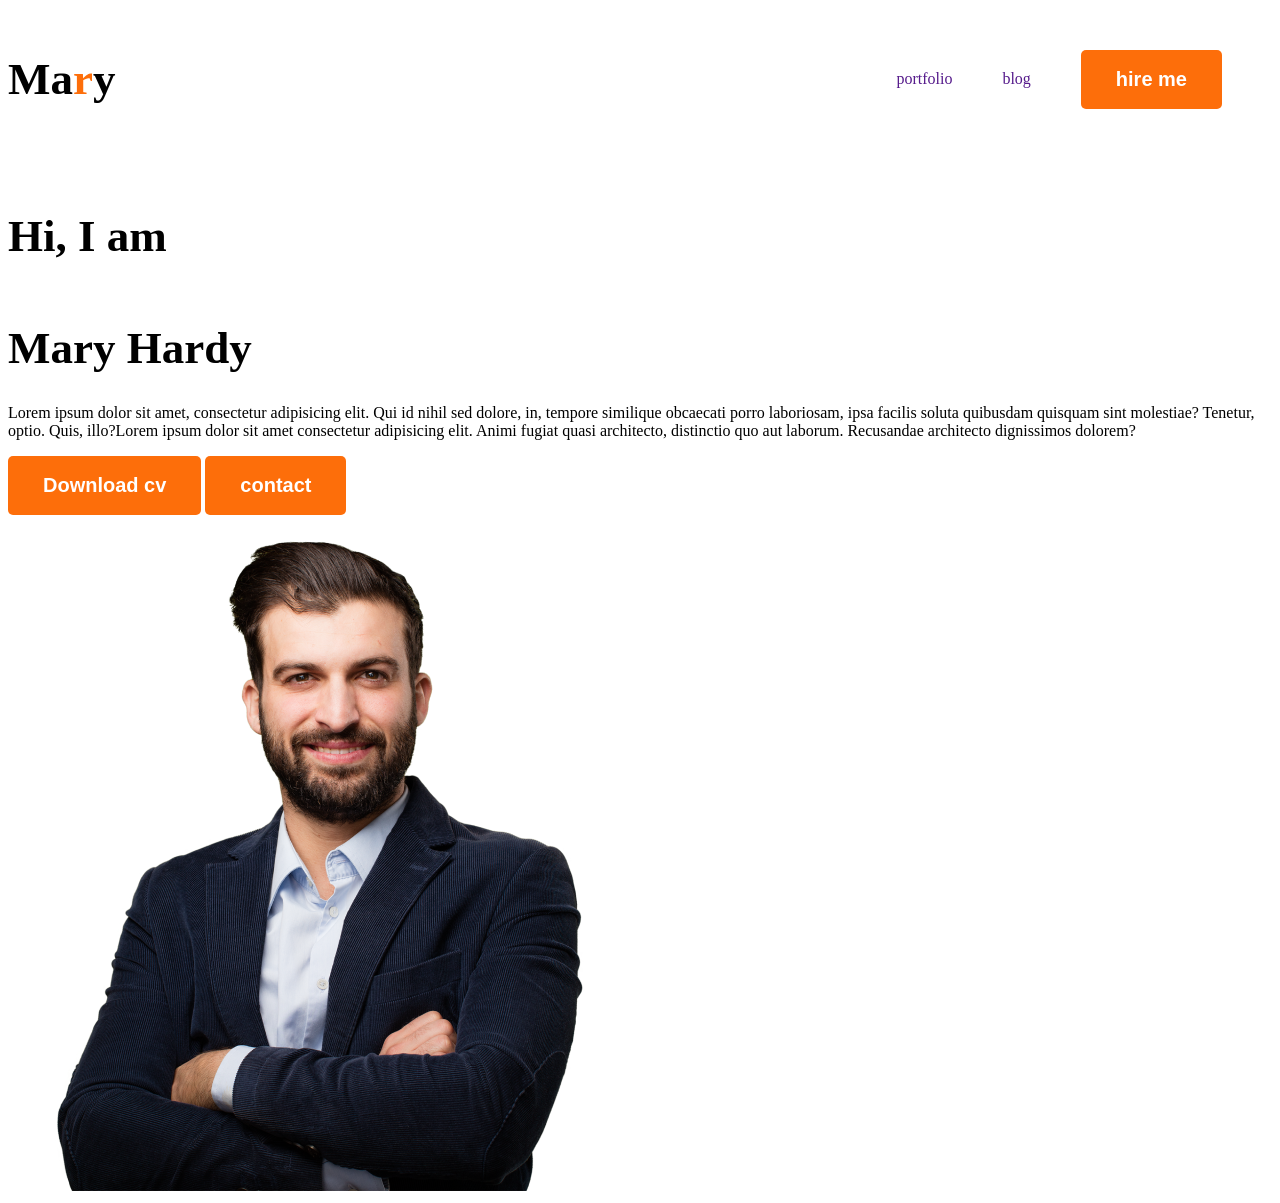
==== index.html @ 506129a8 "first commit" ====
<!DOCTYPE html>
<html lang="en">
<head>
    <meta charset="UTF-8">
    <meta name="viewport" content="width=device-width, initial-scale=1.0">
    <title>Document</title>
    <link rel="stylesheet" href="css/styles.css">
</head>
<body class="open-sans ">
    <nav> 
        <h3>Ma<span class="primary">r</span>y</h3>
            <ul>
                <li><a href="" class="">portfolio</a></li>
                <li><a href="" class="">blog</a></li>
                <li><a href=""><button class="btn-primary">hire me</button></a></li>
            </ul>
    </nav>

<div class="banner">

    <div class="banner-content">

        <h4 class="img-greetings">Hi, I am</h4>
        <h1 class="banner-title">Mary Hardy</h1>
        <p>Lorem ipsum dolor sit amet, consectetur adipisicing elit. Qui id nihil sed dolore, in, tempore similique obcaecati porro laboriosam, ipsa facilis soluta quibusdam quisquam sint molestiae? Tenetur, optio. Quis, illo?Lorem ipsum dolor sit amet consectetur adipisicing elit. Animi fugiat quasi architecto, distinctio quo aut laborum. Recusandae architecto dignissimos dolorem?</p>

        <button class="btn-primary">Download cv</button>
        <button class="btn-primary">contact</button>
    </div>

    <img src="images/hardy.png" alt="" class="portfolio-img">

</div>
    


    
</body>
</html>
---- css/styles.css ----
nav{
    display: flex;
    align-items: center;
    justify-content: space-between;
  
}

h3{

    font-weight: 800px;
    font-size: 45px;
}


.open-sans {
    font-family: "Open Sans", serif;
    font-optical-sizing: auto;
    font-weight: <weight>;
    font-style: normal;
    font-variation-settings:
      "wdth" 100;
  }

  .primary{
color: rgba(253, 110, 10, 1);

  }
nav ul a {
    text-decoration: none;
    

}
nav ul li {
    display: flex;
    list-style: none;
    margin-right: 50px;
    align-items: center;
}

.dark-2{
    color: rgba(71, 71, 71, 1);
}

ul{
    display: flex;
    text-align: center;
}

.btn-primary{
    background-color: rgba(253, 110, 10, 1);
    font-weight: bold;
    color: white;
    padding: 18px 35px;
    border-radius: 5px;
    font-size: 20px;
    border: none;

}

.img-greetings{

    font-size: 45px;
    font-weight: 600;
}

.banner-title{
    font-weight: bold;
    font-size: 45px;
}
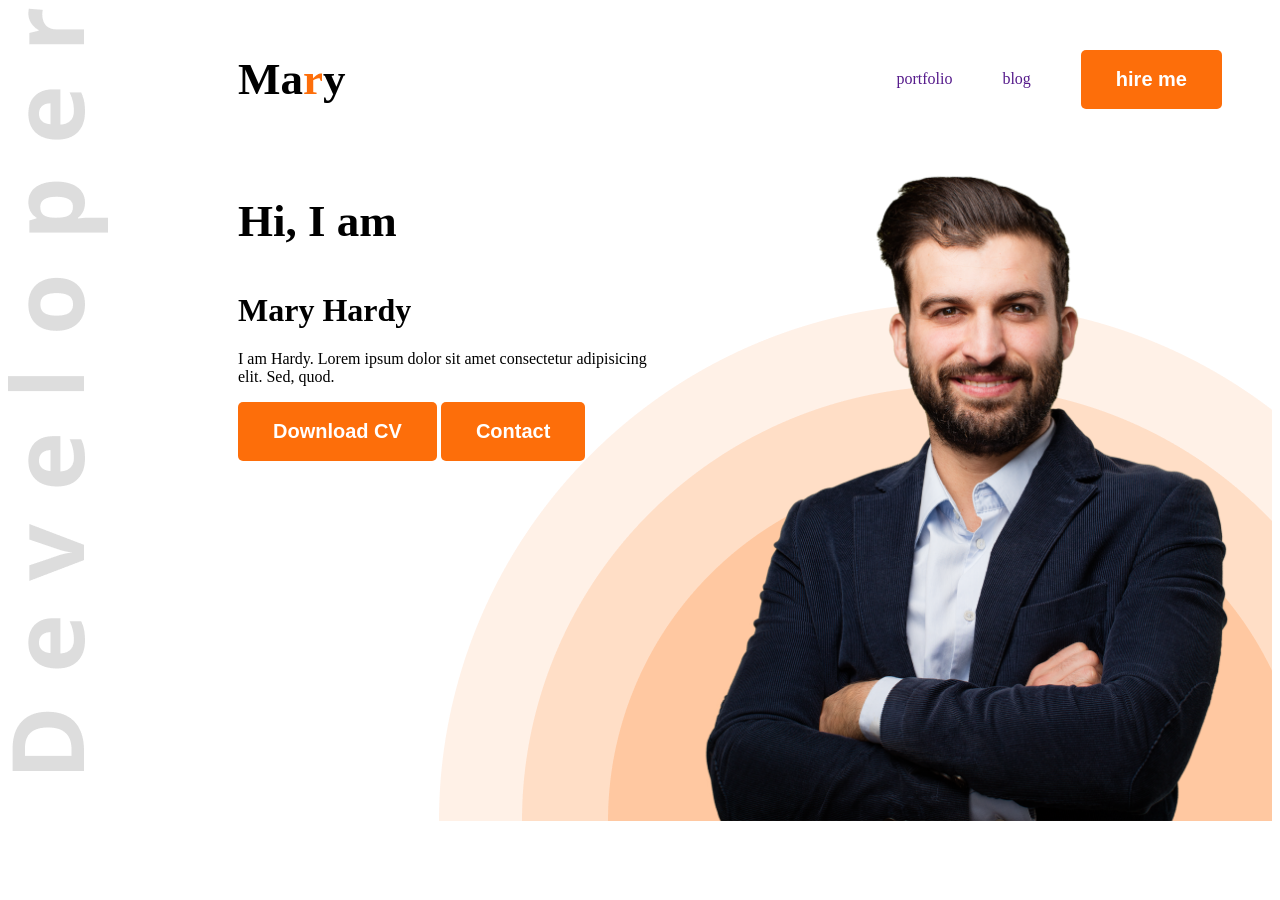
==== commit f2cbb290: "first commit" ====
--- a/index.html
+++ b/index.html
@@ -7,33 +7,28 @@
     <link rel="stylesheet" href="css/styles.css">
 </head>
 <body class="open-sans ">
-    <nav> 
-        <h3>Ma<span class="primary">r</span>y</h3>
-            <ul>
-                <li><a href="" class="">portfolio</a></li>
-                <li><a href="" class="">blog</a></li>
-                <li><a href=""><button class="btn-primary">hire me</button></a></li>
-            </ul>
-    </nav>
-
-<div class="banner">
-
-    <div class="banner-content">
-
-        <h4 class="img-greetings">Hi, I am</h4>
-        <h1 class="banner-title">Mary Hardy</h1>
-        <p>Lorem ipsum dolor sit amet, consectetur adipisicing elit. Qui id nihil sed dolore, in, tempore similique obcaecati porro laboriosam, ipsa facilis soluta quibusdam quisquam sint molestiae? Tenetur, optio. Quis, illo?Lorem ipsum dolor sit amet consectetur adipisicing elit. Animi fugiat quasi architecto, distinctio quo aut laborum. Recusandae architecto dignissimos dolorem?</p>
-
-        <button class="btn-primary">Download cv</button>
-        <button class="btn-primary">contact</button>
+    <header class="header">
+        <nav> 
+            <h3>Ma<span class="primary">r</span>y</h3>
+                <ul>
+                    <li><a href="" class="">portfolio</a></li>
+                    <li><a href="" class="">blog</a></li>
+                    <li><a href=""><button class="btn-primary">hire me</button></a></li>
+                </ul>
+        </nav>
+    <div class="banner">
+       
+        <div class="banner-content">
+            <h3>Hi, I am</h3>
+            <h1>Mary Hardy</h1>
+            <p>I am Hardy. Lorem ipsum dolor sit amet consectetur adipisicing elit. Sed, quod.</p>
+            <button class="btn-primary">Download CV</button>
+            <button class="btn-primary">Contact</button>
+        </div>
+        <img src="images/hardy.png" alt="" class="banner-profile-pic">
+    
     </div>
-
-    <img src="images/hardy.png" alt="" class="portfolio-img">
-
-</div>
-    
-
-
-    
+    </header>
+   
 </body>
 </html>
--- a/css/styles.css
+++ b/css/styles.css
@@ -1,7 +1,9 @@
+
 nav{
     display: flex;
     align-items: center;
     justify-content: space-between;
+    margin-left: 230px;
   
 }
 
@@ -57,14 +59,35 @@
 
 }
 
-.img-greetings{
+.header{
 
-    font-size: 45px;
-    font-weight: 600;
+    background-image: url('../images/developer.png'), url('../images/header_bg.png');
+    background-repeat: no-repeat;
+    background-position: top left, bottom right;
 }
 
-.banner-title{
-    font-weight: bold;
-    font-size: 45px;
+.banner{
+    display: flex;
+    justify-content: space-between;
+    margin: 0px 35px 0px 230px;
+
+    }
+.banner-content{
+    max-width: 580px;
 }
+    
+    .img-greetings{
+    
+        font-size: 45px;
+        font-weight: 600;
+    }
+    
+    .banner-title{
+        font-weight: bold;
+        font-size: 45px;
+    }
+    
+    .banner-profile-pic{
 
+        width: 580px;
+    }
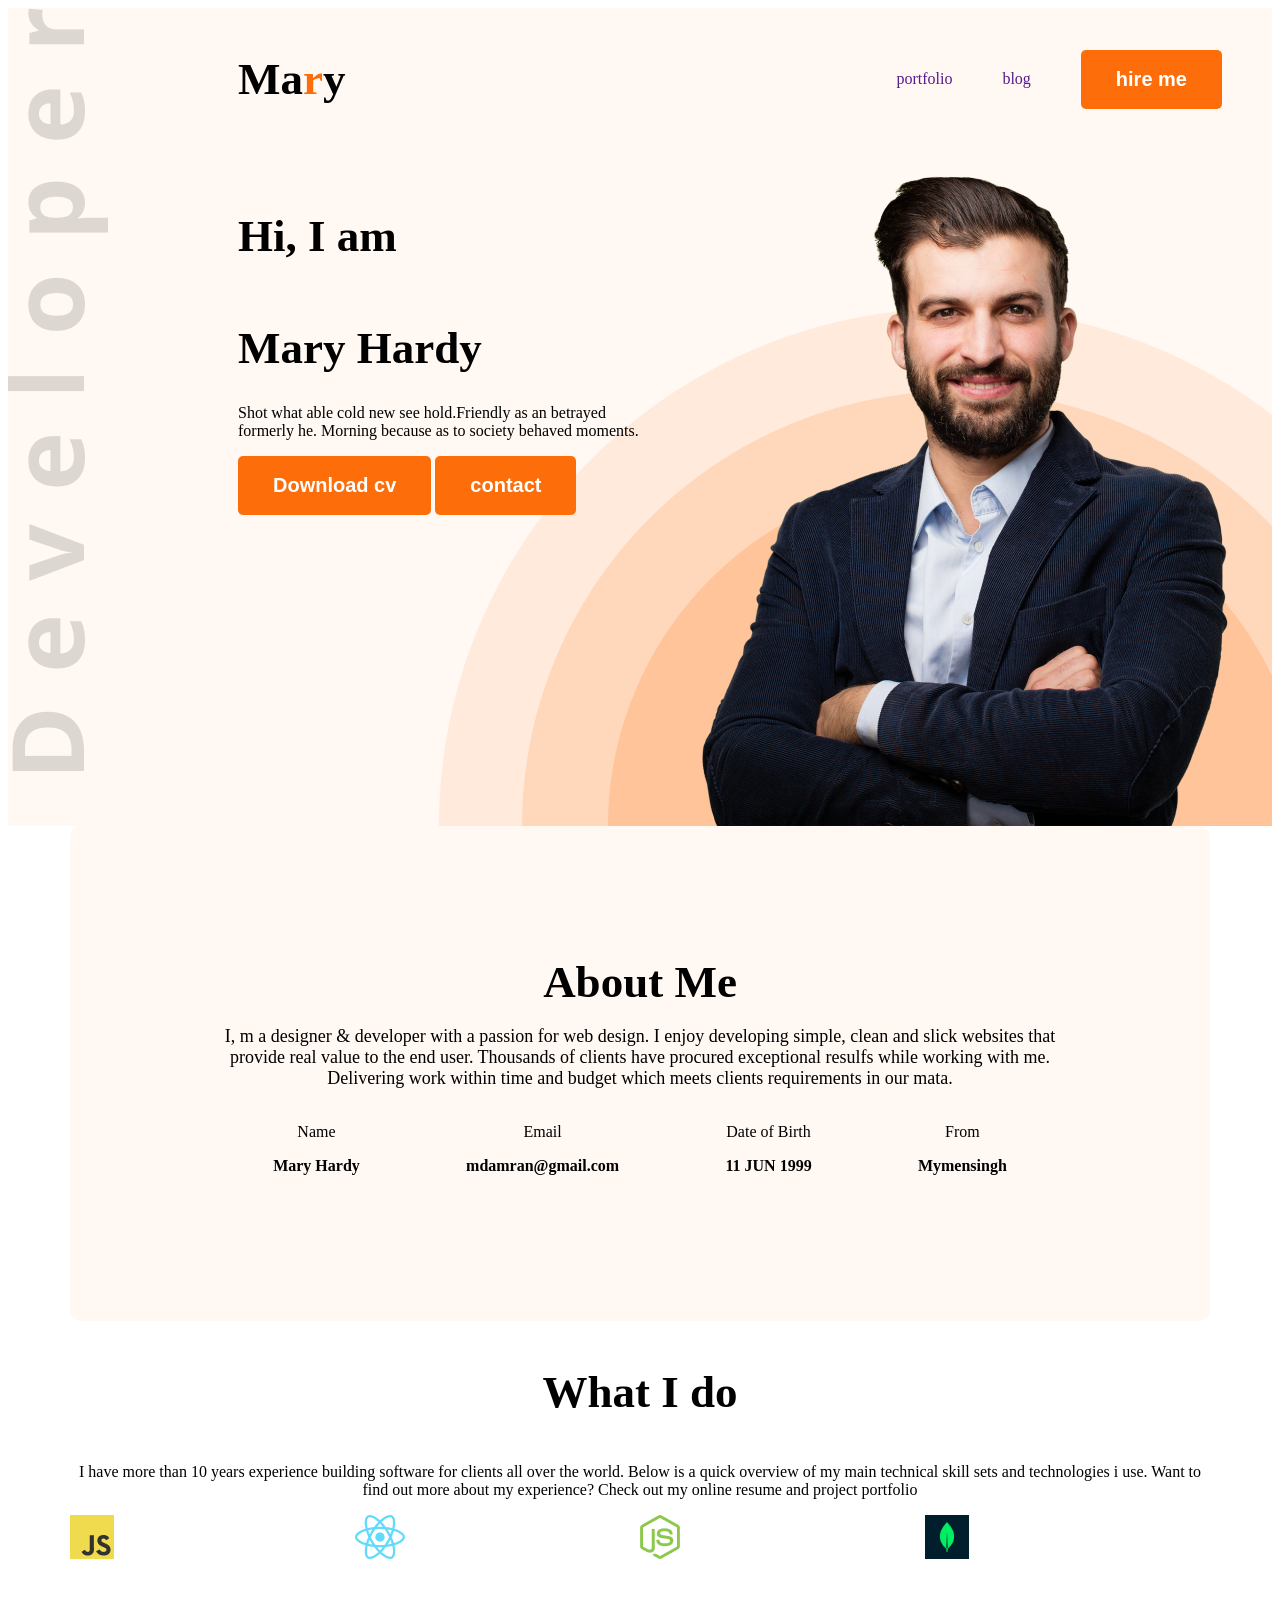
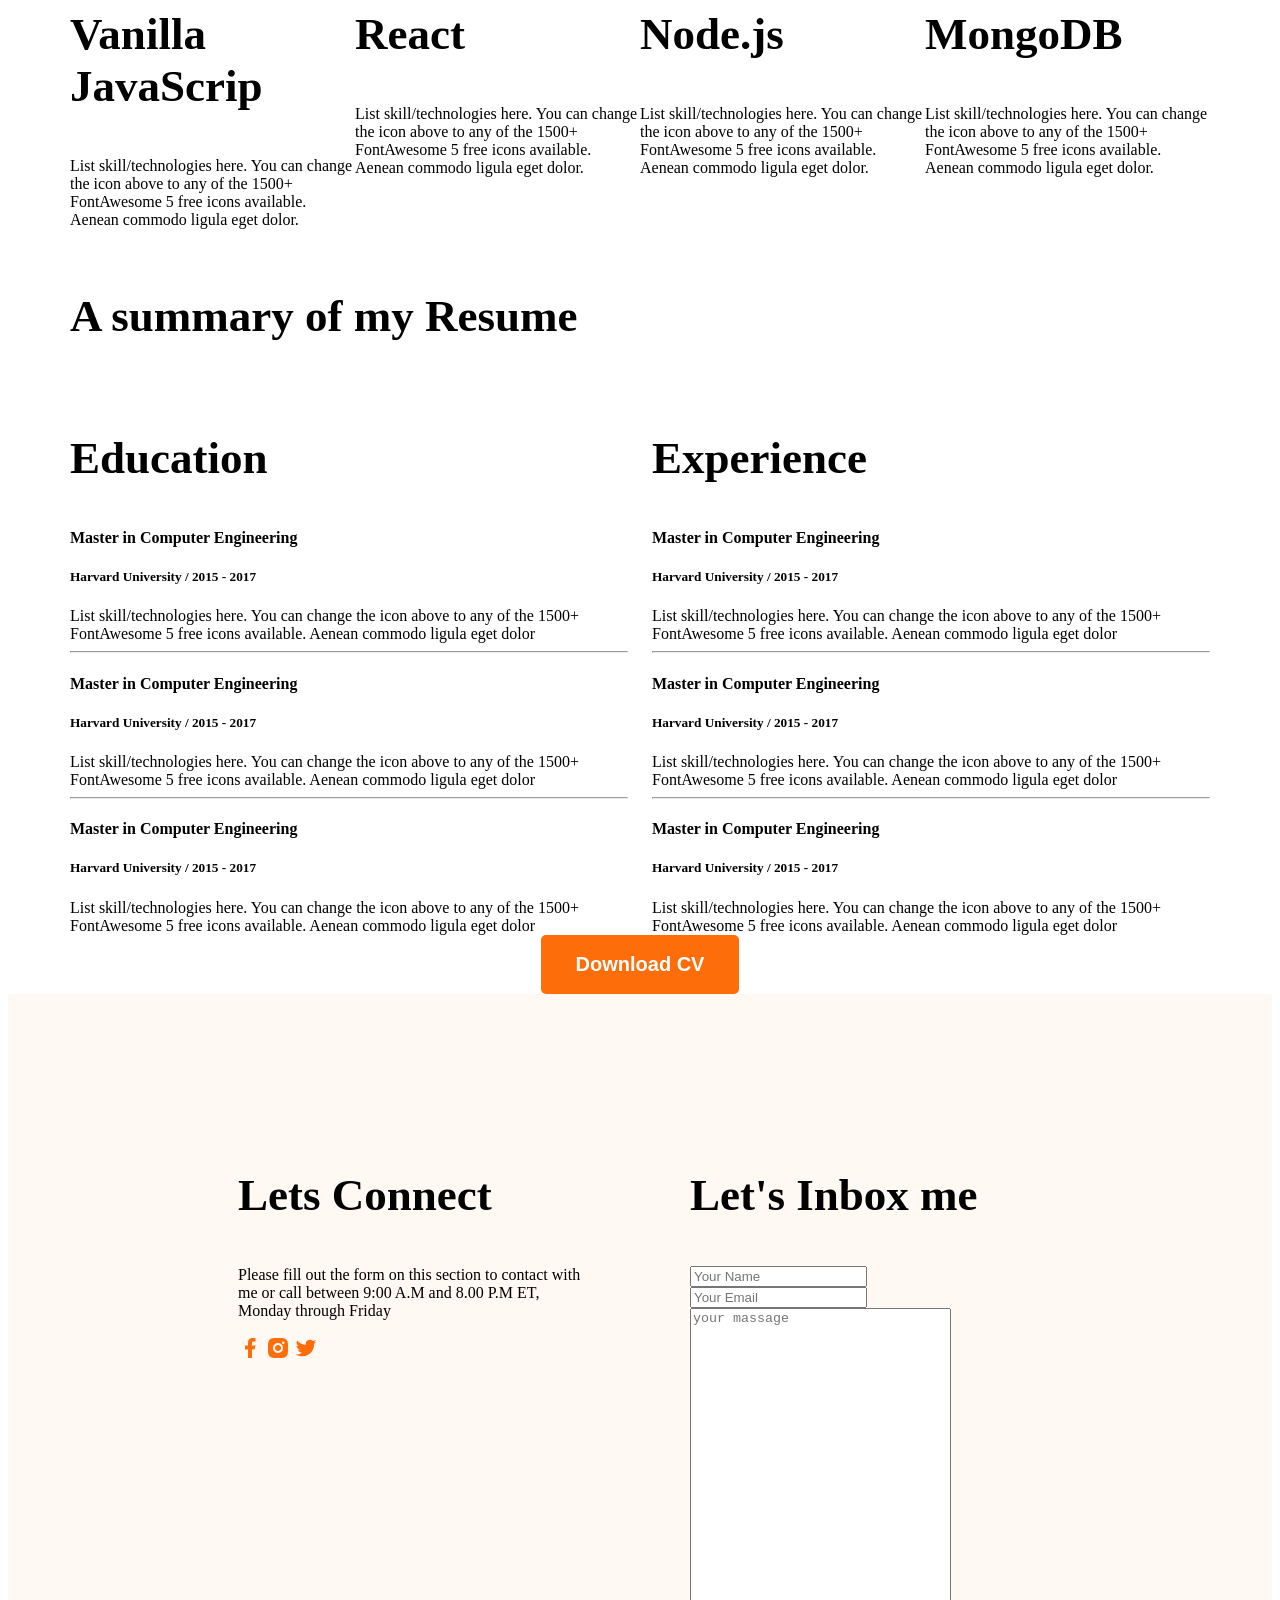
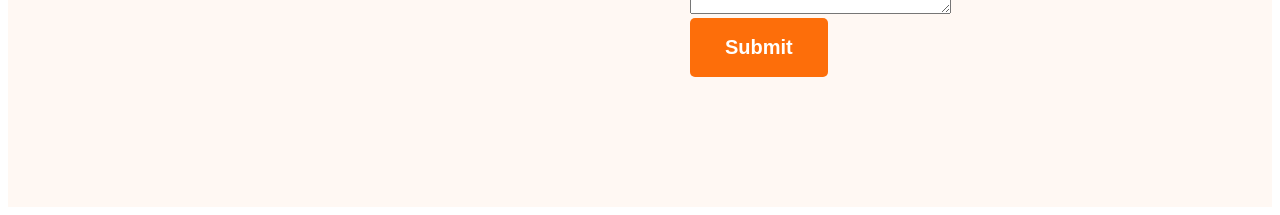
==== commit e99a5d5a: "first commit" ====
--- a/index.html
+++ b/index.html
@@ -7,7 +7,7 @@
     <link rel="stylesheet" href="css/styles.css">
 </head>
 <body class="open-sans ">
-    <header class="header">
+    <header class="header secondary-bg">
         <nav> 
             <h3>Ma<span class="primary">r</span>y</h3>
                 <ul>
@@ -16,19 +16,212 @@
                     <li><a href=""><button class="btn-primary">hire me</button></a></li>
                 </ul>
         </nav>
-    <div class="banner">
-       
-        <div class="banner-content">
-            <h3>Hi, I am</h3>
-            <h1>Mary Hardy</h1>
-            <p>I am Hardy. Lorem ipsum dolor sit amet consectetur adipisicing elit. Sed, quod.</p>
-            <button class="btn-primary">Download CV</button>
-            <button class="btn-primary">Contact</button>
-        </div>
-        <img src="images/hardy.png" alt="" class="banner-profile-pic">
-    
-    </div>
-    </header>
+        <div class="banner">
+
+            <div class="banner-content">
+        
+                <h4 class="img-greetings">Hi, I am</h4>
+                <h1 class="banner-title">Mary Hardy</h1>
+                <p>Shot what able cold new see hold.Friendly as an betrayed formerly 
+                    he. Morning because as to society behaved moments.</p>
+        
+                <button class="btn-primary">Download cv</button>
+                <button class="btn-primary">contact</button>
+            </div>
+        
+            <img src="images/hardy.png" alt="" class="portfolio-img">
+        </div>
+</header>  
+
+<main>
+    <section class="about secondary-bg ">
+    <div class="section-title">About Me</div>
+    <p class="section-description">I, m a designer & developer with a passion for web design. I enjoy developing simple, clean and slick websites that provide real value to the end user. Thousands of clients have procured exceptional resulfs while working with me. Delivering work within time and budget which meets clients requirements in our mata.   </p>
+    
+    <div class="about-items">
+
+        <div class="about-item">
+            <p class="item-title">Name</p>
+            <p class="item-decription">Mary Hardy</p>
+        
+        
+        </div>
+        <div class="about-item">
+            <p class="item-title">Email</p>
+            <p class="item-decription">mdamran@gmail.com</p>
+        </div>
+        <div class="about-item">
+            <p class="item-title">Date of Birth</p>
+            <p class="item-decription">11 JUN 1999</p>
+        </div>
+        <div class="about-item">
+            <p class="item-title">From</p>
+            <p class="item-decription">Mymensingh</p>
+        </div>
+    </div>
+</section>
+
+<section class="experience">
+<h3 class="what text-center">What I do</h3>
+<p class="year text-center"> I have more than 10 years experience building software for clients all over the world. Below is a quick 
+    overview of my main technical skill sets and technologies i use. Want to find out more about my experience? 
+    Check out my online resume and project portfolio</p>
+</section>
+
+<section class="skills">
+
+    <div class="skill">
+<img src="images/icons/js.png" alt="">
+<h3 class="skill-item">Vanilla JavaScrip</h3>
+<p class="skill-description">List skill/technologies 
+    here. You can change the 
+    icon above to any of the 
+    1500+ FontAwesome 5 
+    free icons available. 
+    Aenean commodo ligula 
+    eget dolor.</p>
+    </div>
+
+    <div class="skill">
+    <img src="images/icons/react.png" alt="">
+<h3 class="skill-item"> React</h3>
+<p class="skill-description">List skill/technologies 
+    here. You can change the 
+    icon above to any of the 
+    1500+ FontAwesome 5 
+    free icons available. 
+    Aenean commodo ligula 
+    eget dolor.</p>
+    </div>
+
+    <div class="skill">
+    <img src="images/icons/nodejs.png" alt="">
+    <h3 class="skill-item">Node.js</h3>
+    <p class="skill-description">List skill/technologies 
+        here. You can change the 
+        icon above to any of the 
+        1500+ FontAwesome 5 
+        free icons available. 
+        Aenean commodo ligula 
+        eget dolor.</p>
+        </div>
+    
+        <div class="skill">
+        <img src="images/icons/mongo.png" alt="">
+        <h3 class="skill-item">MongoDB</h3>
+        <p class="skill-description">List skill/technologies 
+            here. You can change the 
+            icon above to any of the 
+            1500+ FontAwesome 5 
+            free icons available. 
+            Aenean commodo ligula 
+            eget dolor.</p>
+            </div>
+        
+
+</section>
+<section class="resume">
+<h3 class="section-title">A summary of my Resume</h3>
+
+<div class="resume-container ">
+
+    <div class="resume-column">
+
+        <h3 class="resume-column-tittle">Education</h3>
+
+        <div class="experience">
+            <h4 class="experience-title"> Master in Computer Engineering</h4>
+            <h5 class="experience-subtitle"> Harvard University / 2015 - 2017</h5>
+            <div class="experience-description">List skill/technologies here. You can change the icon above 
+                to any of the 1500+ FontAwesome 5 free icons available. Aenean 
+                commodo ligula eget dolor</div>
+        </div>
+        <hr>
+
+        <div class="experience">
+            <h4 class="experience-title"> Master in Computer Engineering</h4>
+            <h5 class="experience-subtitle"> Harvard University / 2015 - 2017</h5>
+            <div class="experience-description">List skill/technologies here. You can change the icon above 
+                to any of the 1500+ FontAwesome 5 free icons available. Aenean 
+                commodo ligula eget dolor</div>
+        </div>
+        <hr>
+
+        <div class="experience">
+            <h4 class="experience-title"> Master in Computer Engineering</h4>
+            <h5 class="experience-subtitle"> Harvard University / 2015 - 2017</h5>
+            <div class="experience-description">List skill/technologies here. You can change the icon above 
+                to any of the 1500+ FontAwesome 5 free icons available. Aenean 
+                commodo ligula eget dolor</div>
+        </div>
+        
+    </div>
+
+    <div class="rn">
+
+        <h3 class="resume-column-tittle">Experience</h3>
+
+        <div class="experience">
+            <h4 class="experience-title"> Master in Computer Engineering</h4>
+            <h5 class="experience-subtitle"> Harvard University / 2015 - 2017</h5>
+            <div class="experience-description">List skill/technologies here. You can change the icon above 
+                to any of the 1500+ FontAwesome 5 free icons available. Aenean 
+                commodo ligula eget dolor</div>
+        </div>
+        <hr>
+
+        <div class="experience">
+            <h4 class="experience-title"> Master in Computer Engineering</h4>
+            <h5 class="experience-subtitle"> Harvard University / 2015 - 2017</h5>
+            <div class="experience-description">List skill/technologies here. You can change the icon above 
+                to any of the 1500+ FontAwesome 5 free icons available. Aenean 
+                commodo ligula eget dolor</div>
+        </div>
+        <hr>
+
+        <div class="experience">
+            <h4 class="experience-title"> Master in Computer Engineering</h4>
+            <h5 class="experience-subtitle"> Harvard University / 2015 - 2017</h5>
+            <div class="experience-description">List skill/technologies here. You can change the icon above 
+                to any of the 1500+ FontAwesome 5 free icons available. Aenean 
+                commodo ligula eget dolor</div>
+        </div>
+        
+    </div>
+    
+    
+</div>
+
+<div class="text-center">
+    <button class="btn-primary ">Download CV</button>
+</div>
+</section>
+</main>
+    <footer class="secondary-bg">
+        <div class="footer-column">
+
+            
+<h3 class="section-title">Lets Connect</h3>
+<p> Please fill out the form on this section to contact with me or call between 
+    9:00 A.M and 8.00 P.M ET, Monday through Friday</p>
+    <div>
+        <a href=""><img src="images/icons/facebook.png" alt=""></a>
+        <a href=""><img src="images/icons/insta.png" alt=""></a>
+        <a href=""><img src="images/icons/twitter.png" alt=""></a>
+    </div>
+    </div>
+
+        <div class="footer-column">
+
+            <h3 class="section-title">Let's Inbox me</h3>
+            <form action="">
+                <input type="text" name="" id="" placeholder="Your Name">
+                <input type="email" name="" id="" placeholder="Your Email">
+                <textarea name="" id="" cols="30" rows="20" placeholder="your massage"></textarea>
+                <input type="submit" value="Submit" class="btn-primary">
+            </form>
+        </div>
+    </footer>
    
 </body>
 </html>
--- a/css/styles.css
+++ b/css/styles.css
@@ -47,7 +47,6 @@
     display: flex;
     text-align: center;
 }
-
 .btn-primary{
     background-color: rgba(253, 110, 10, 1);
     font-weight: bold;
@@ -58,6 +57,7 @@
     border: none;
 
 }
+
 
 .header{
 
@@ -90,4 +90,72 @@
     .banner-profile-pic{
 
         width: 580px;
-    }+    }
+
+
+.section-title{
+    font-size: 45px;
+    font-weight: bold;
+    }
+    .section-description{
+        font-size: 18px;
+
+    }
+.secondary-bg{
+
+background-color:  rgba(255, 248, 243, 1);
+}
+
+.about{
+
+border-radius: 10px;
+padding: 130px 150px;
+ text-align: center;
+}
+main{
+max-width: 1140px;
+margin: 0 auto;
+
+}
+.item-decription{
+font-weight: Bold;
+}
+
+.about-items{
+    display: flex;
+     justify-content: space-around;
+
+}
+.text-center{
+
+    text-align: center;
+}
+
+.skills{
+    display: flex;
+
+}
+.resume-container{
+    display: flex;
+    gap: 24px;
+}
+
+footer{
+    padding: 130px 230px;
+    display: flex;
+    gap: 100px;
+}
+.footer-column{
+    width: 50%;
+}
+footer input [ type="text"] footer input[type="email"] footer textarea{
+    height: 64px;
+    border-radius: 5px;
+    background-color: white;
+    display: block;
+    width: 100;
+    padding: 10px 20px ;
+    margin-bottom: 24px;
+    border: none;
+
+}
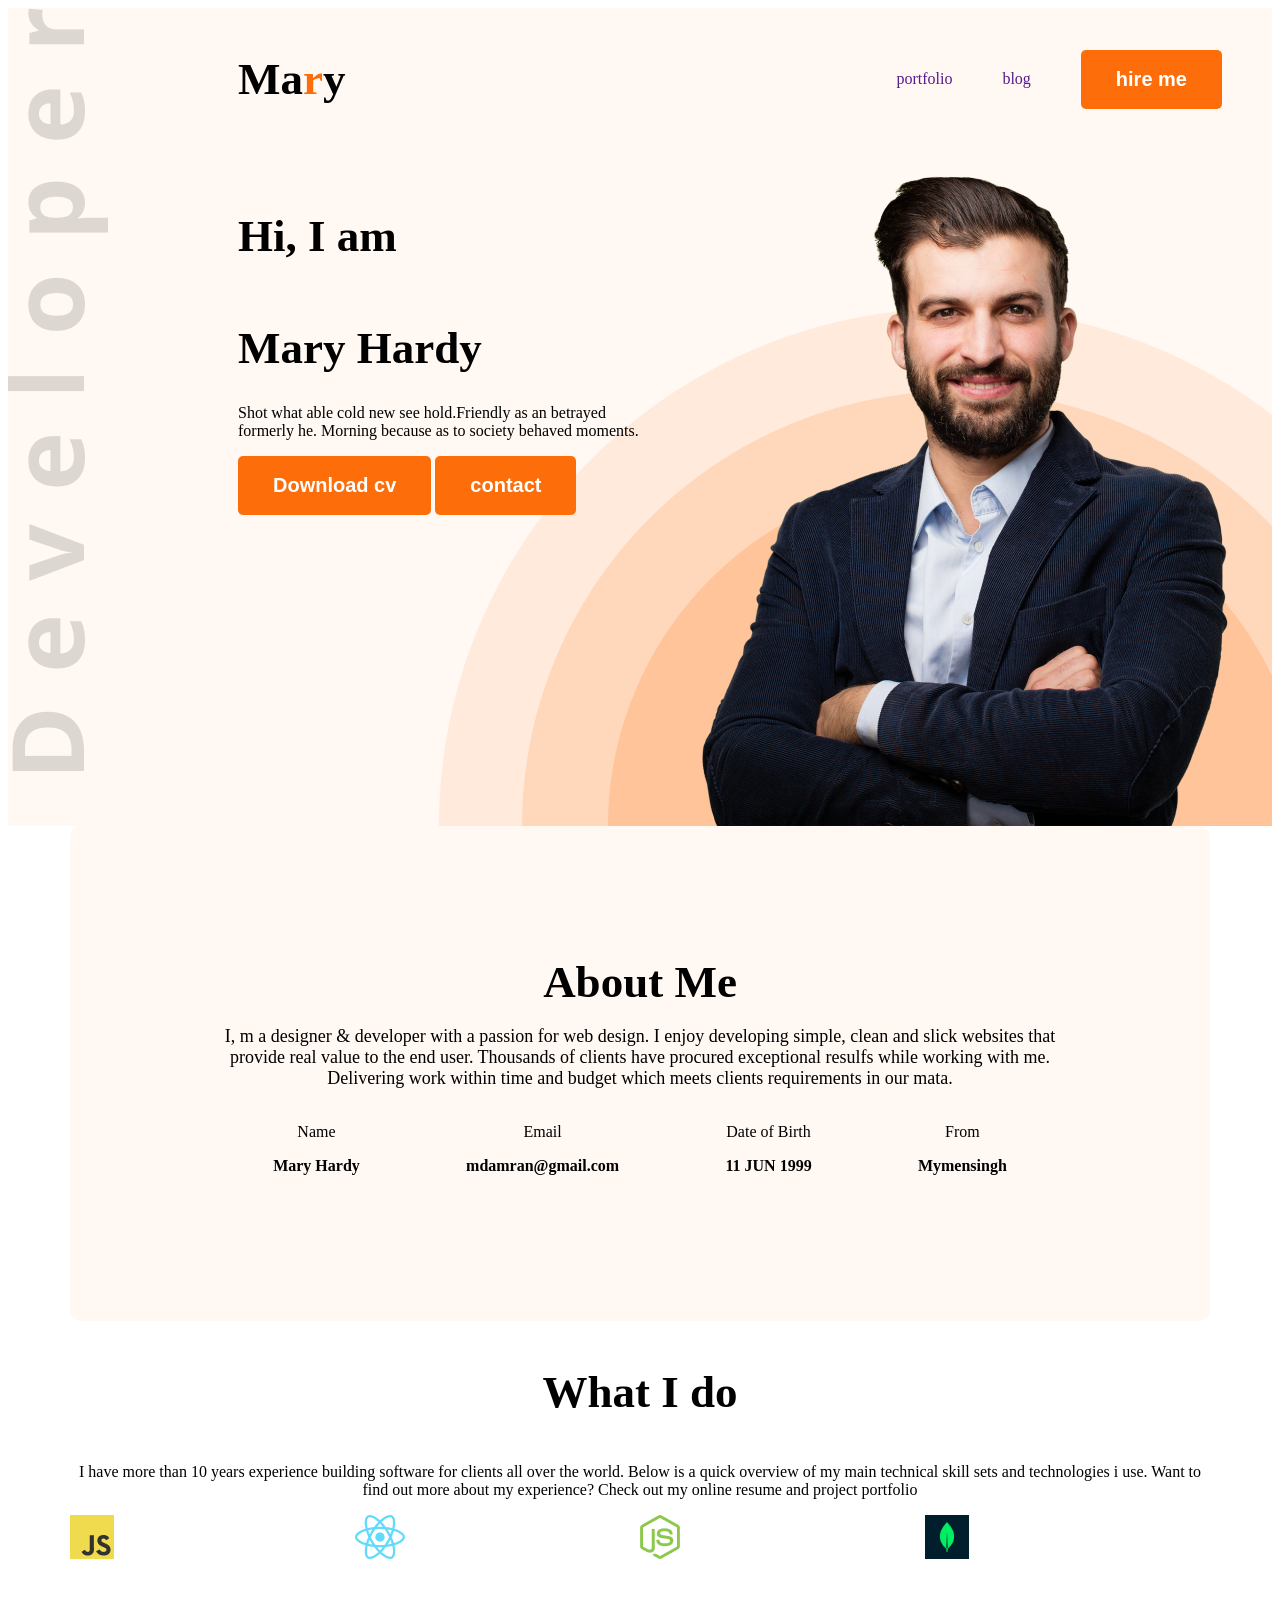
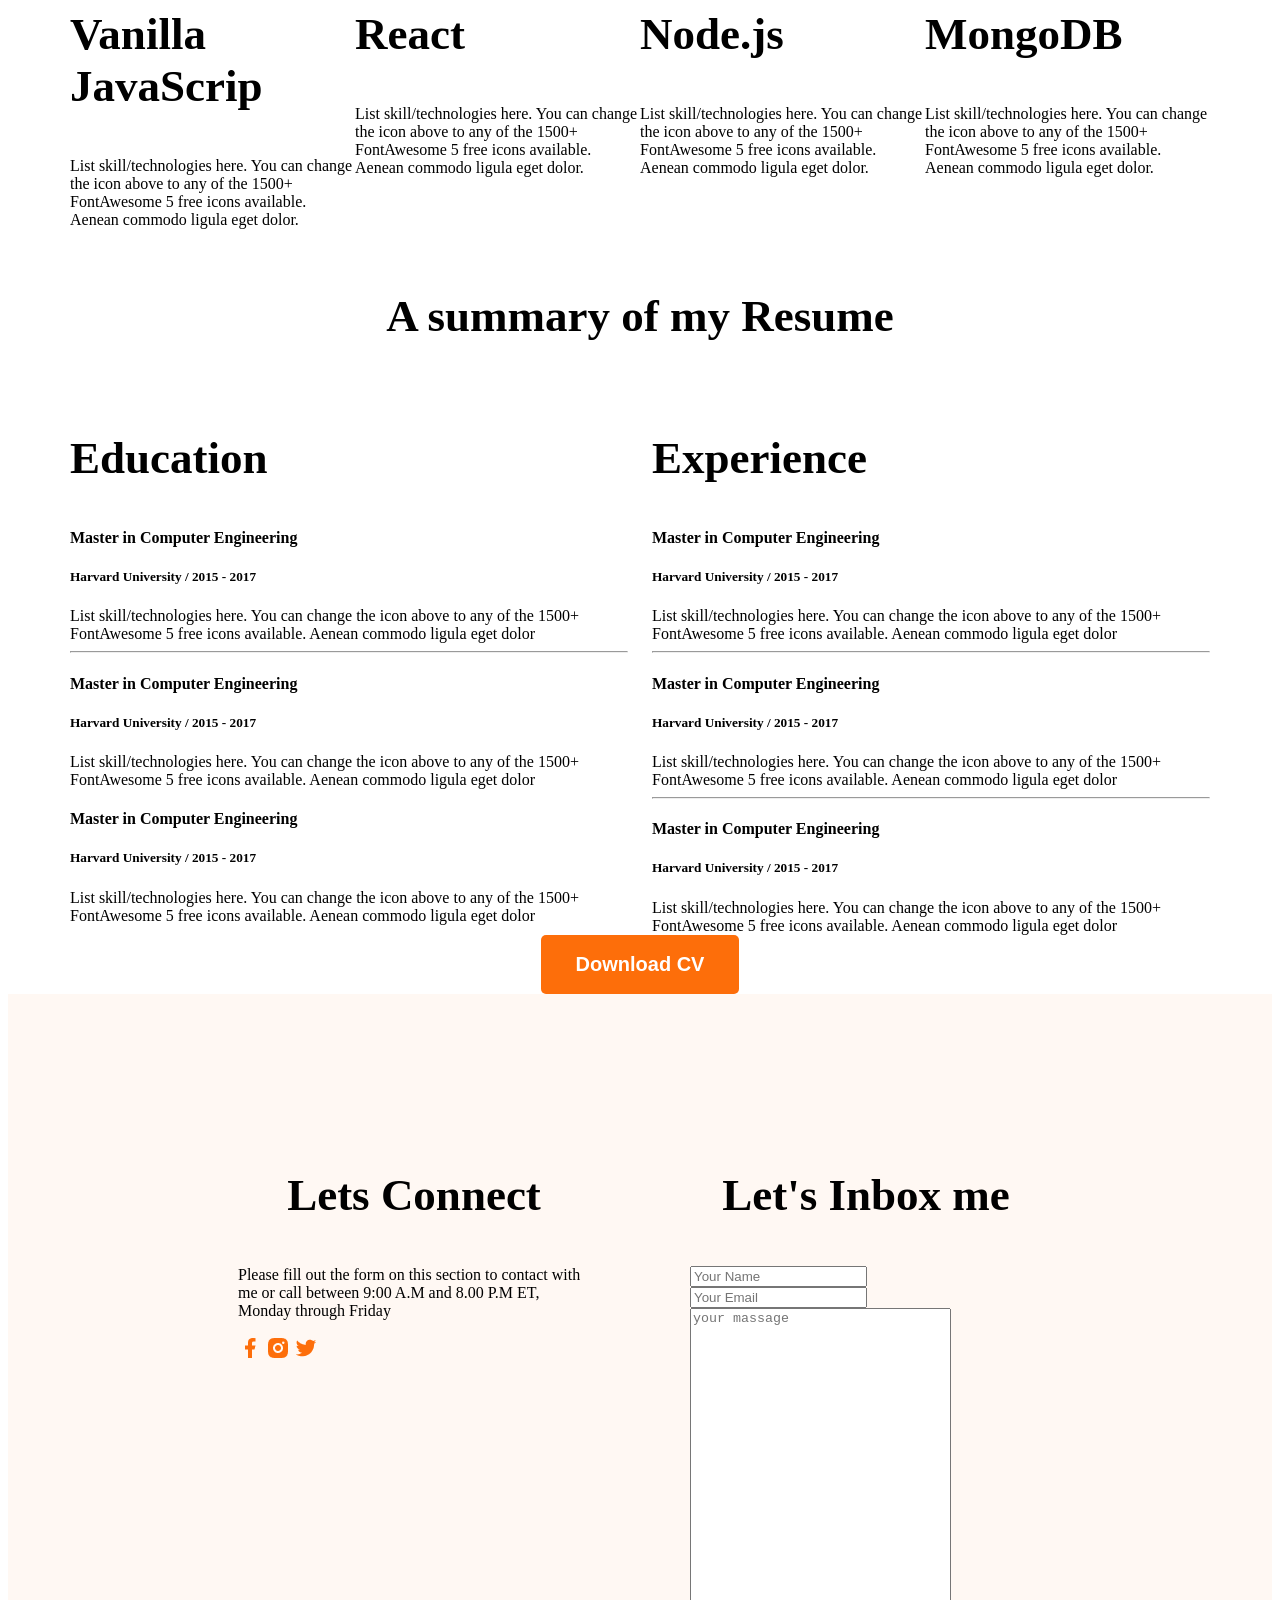
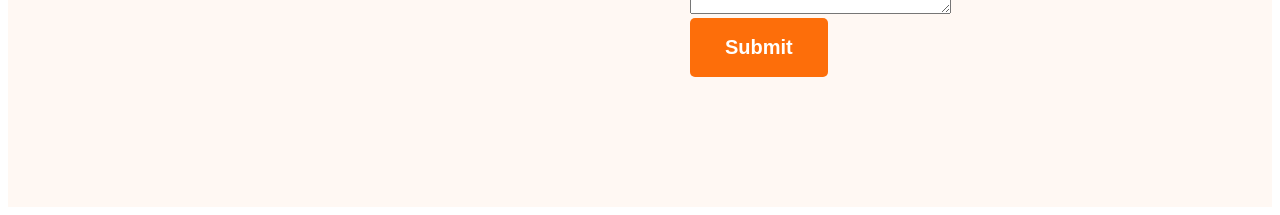
==== commit fd16a6bf: "first commit" ====
--- a/index.html
+++ b/index.html
@@ -120,8 +120,11 @@
         
 
 </section>
+
+<h3 class="section-title">A summary of my Resume</h3>
+
 <section class="resume">
-<h3 class="section-title">A summary of my Resume</h3>
+
 
 <div class="resume-container ">
 
@@ -145,7 +148,7 @@
                 to any of the 1500+ FontAwesome 5 free icons available. Aenean 
                 commodo ligula eget dolor</div>
         </div>
-        <hr>
+         
 
         <div class="experience">
             <h4 class="experience-title"> Master in Computer Engineering</h4>
@@ -197,6 +200,7 @@
 </div>
 </section>
 </main>
+
     <footer class="secondary-bg">
         <div class="footer-column">
 
@@ -213,11 +217,11 @@
 
         <div class="footer-column">
 
-            <h3 class="section-title">Let's Inbox me</h3>
+        <h3 class="section-title">Let's Inbox me</h3>
             <form action="">
-                <input type="text" name="" id="" placeholder="Your Name">
-                <input type="email" name="" id="" placeholder="Your Email">
-                <textarea name="" id="" cols="30" rows="20" placeholder="your massage"></textarea>
+                <input type="text" name="" id="" placeholder="Your Name"><br>
+                <input type="email" name="" id="" placeholder="Your Email"><br>
+                <textarea name="" id="" cols="30" rows="20" placeholder="your massage"></textarea><br>
                 <input type="submit" value="Submit" class="btn-primary">
             </form>
         </div>
--- a/css/styles.css
+++ b/css/styles.css
@@ -96,6 +96,7 @@
 .section-title{
     font-size: 45px;
     font-weight: bold;
+    
     }
     .section-description{
         font-size: 18px;
@@ -158,4 +159,10 @@
     margin-bottom: 24px;
     border: none;
 
-}+}
+
+.section-title{
+
+    text-align: center;
+}
+
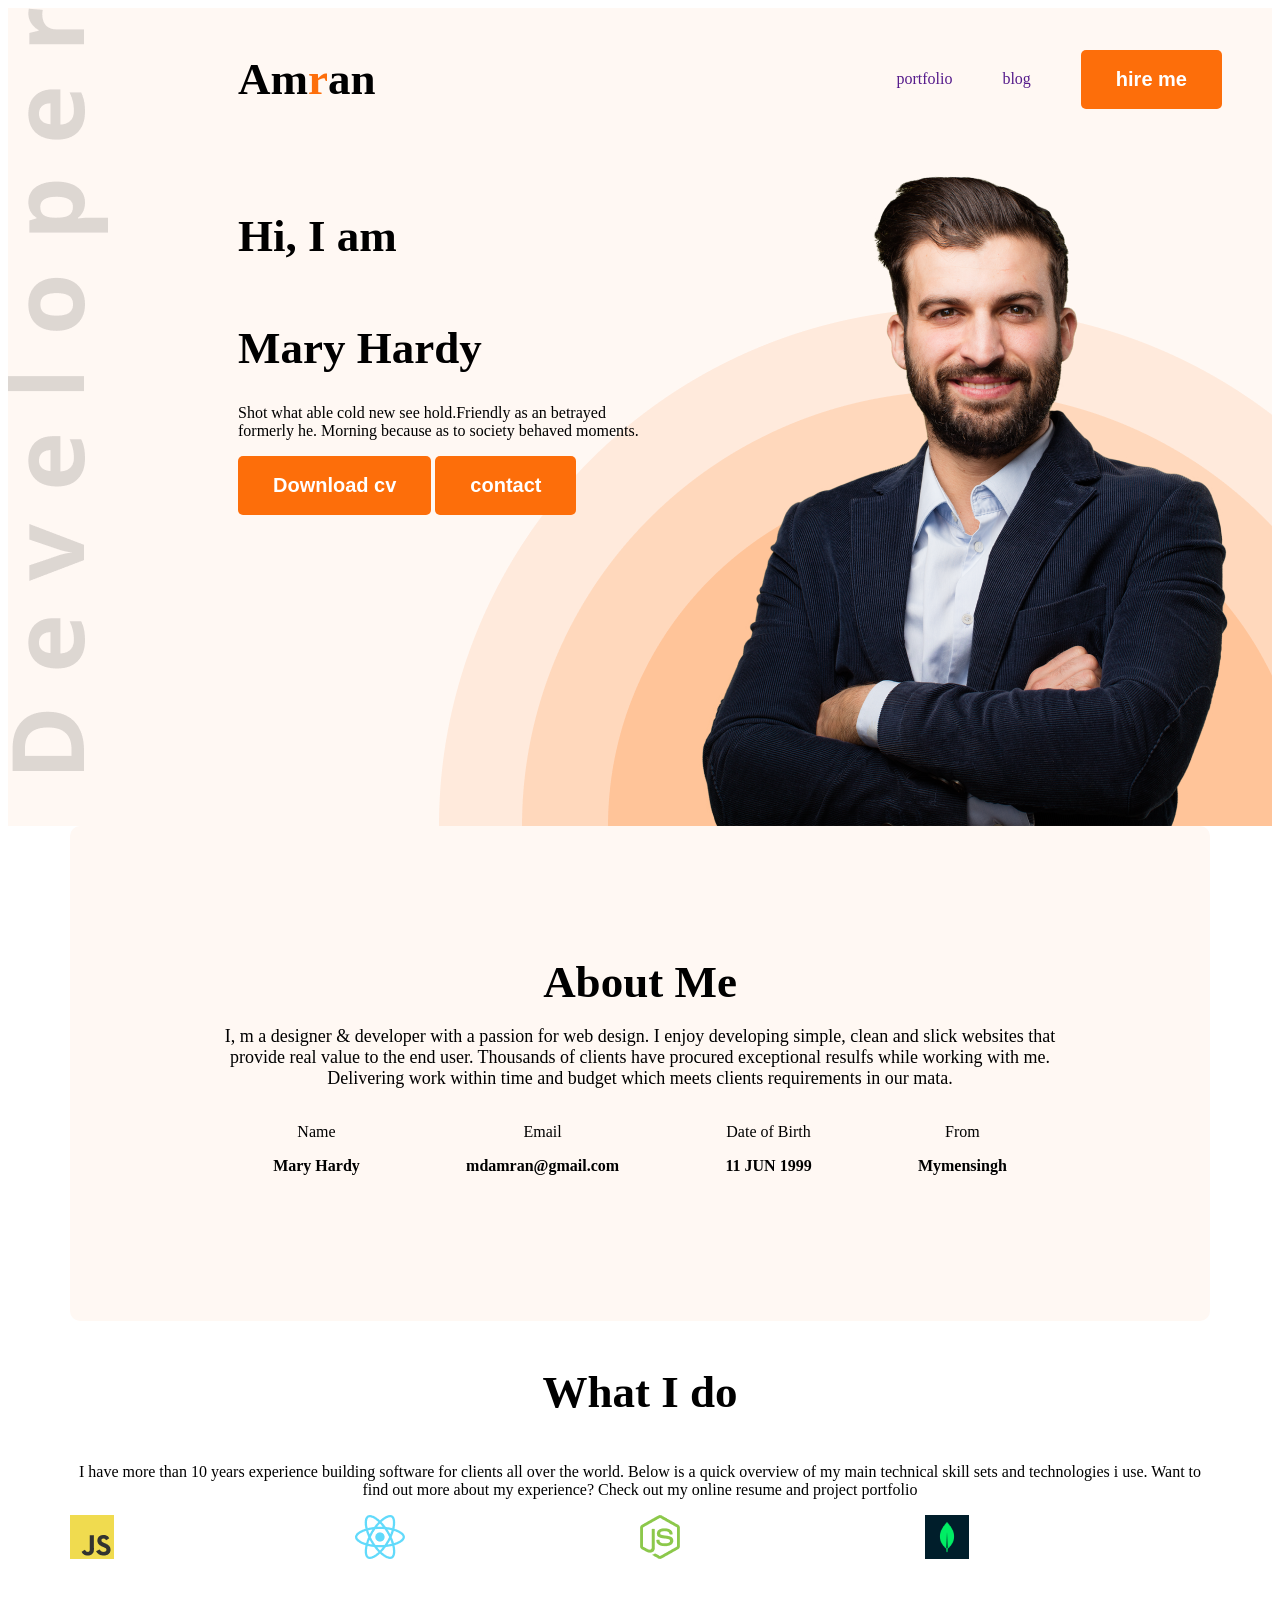
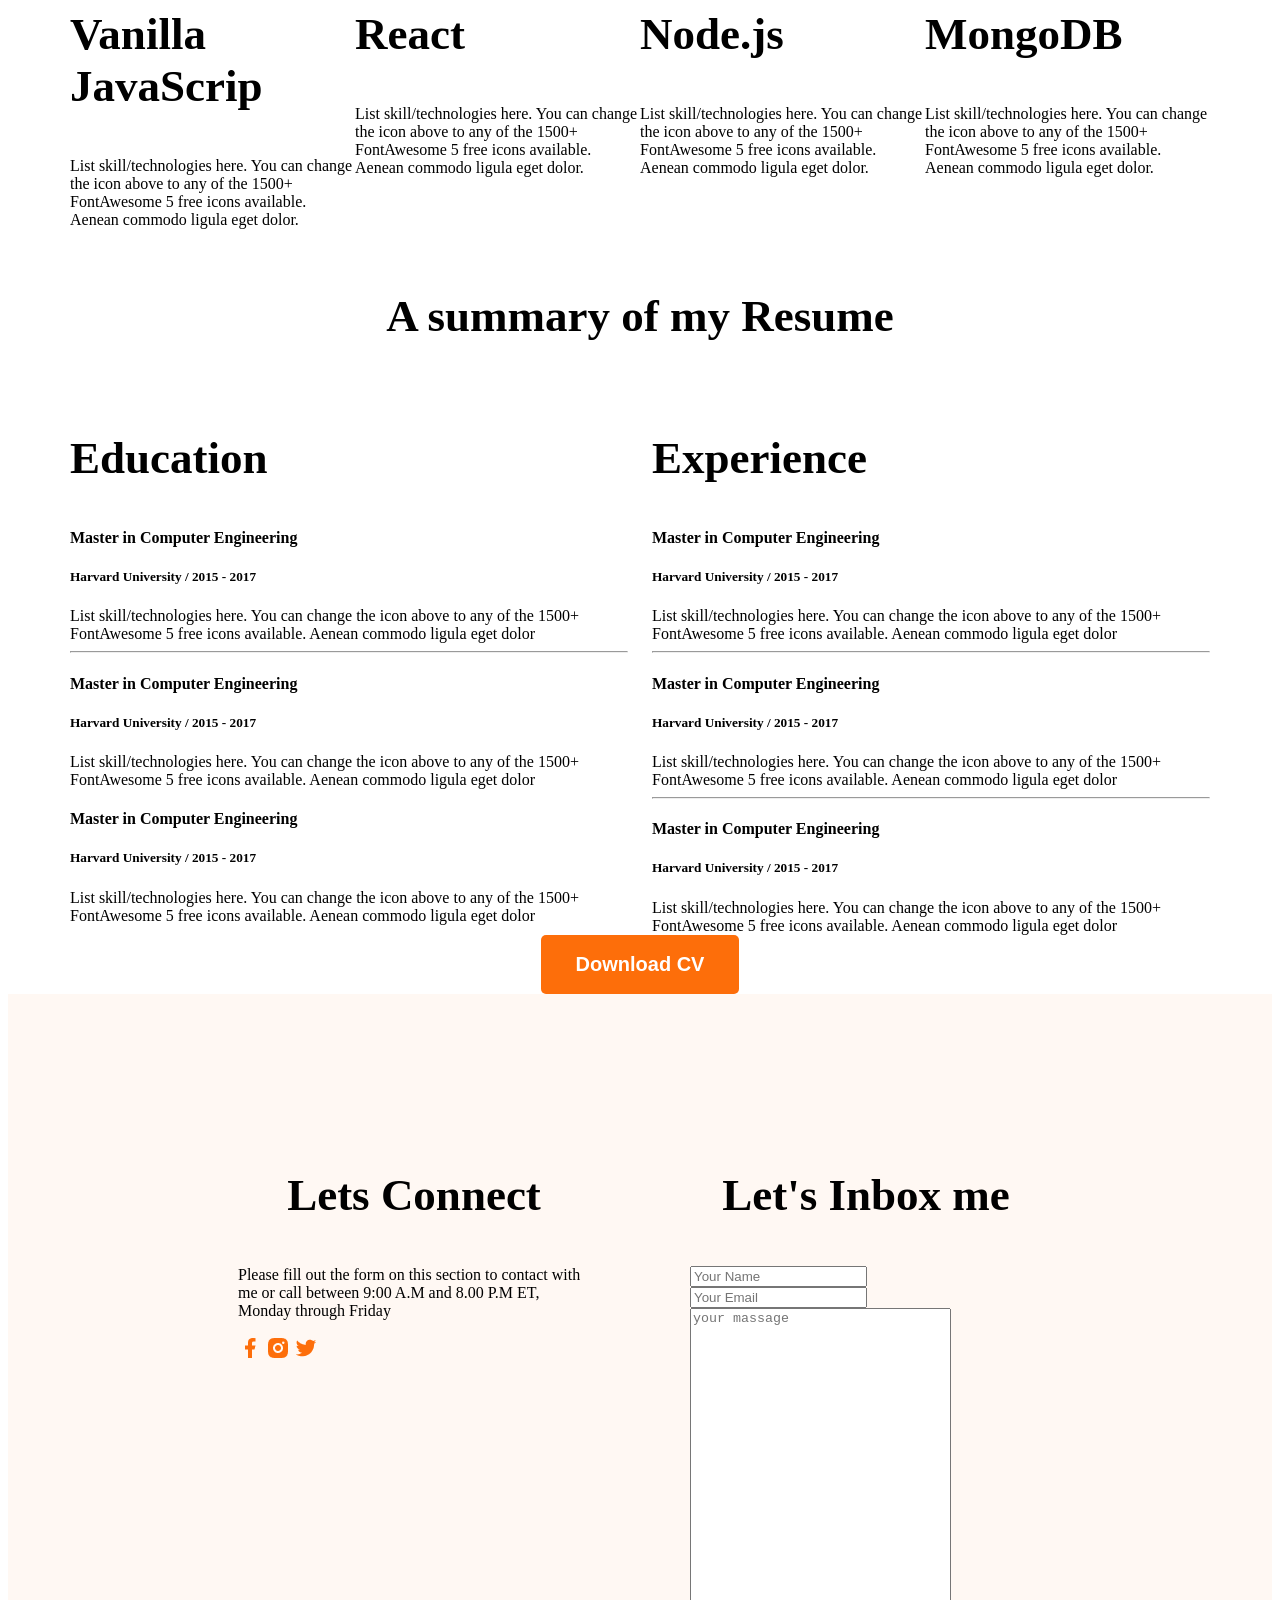
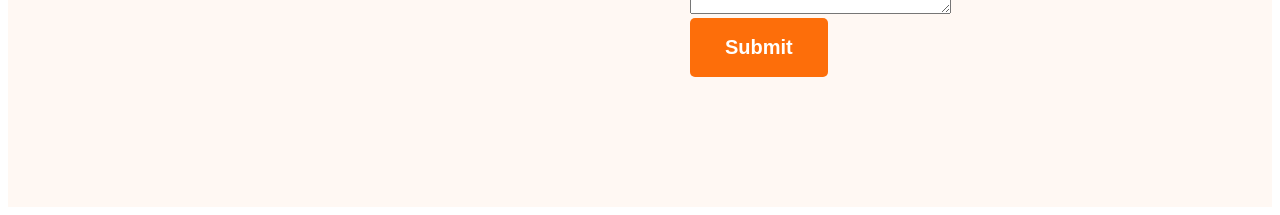
==== commit 91247401: "second commit" ====
--- a/index.html
+++ b/index.html
@@ -9,7 +9,7 @@
 <body class="open-sans ">
     <header class="header secondary-bg">
         <nav> 
-            <h3>Ma<span class="primary">r</span>y</h3>
+            <h3>Am<span class="primary">r</span>an</h3>
                 <ul>
                     <li><a href="" class="">portfolio</a></li>
                     <li><a href="" class="">blog</a></li>
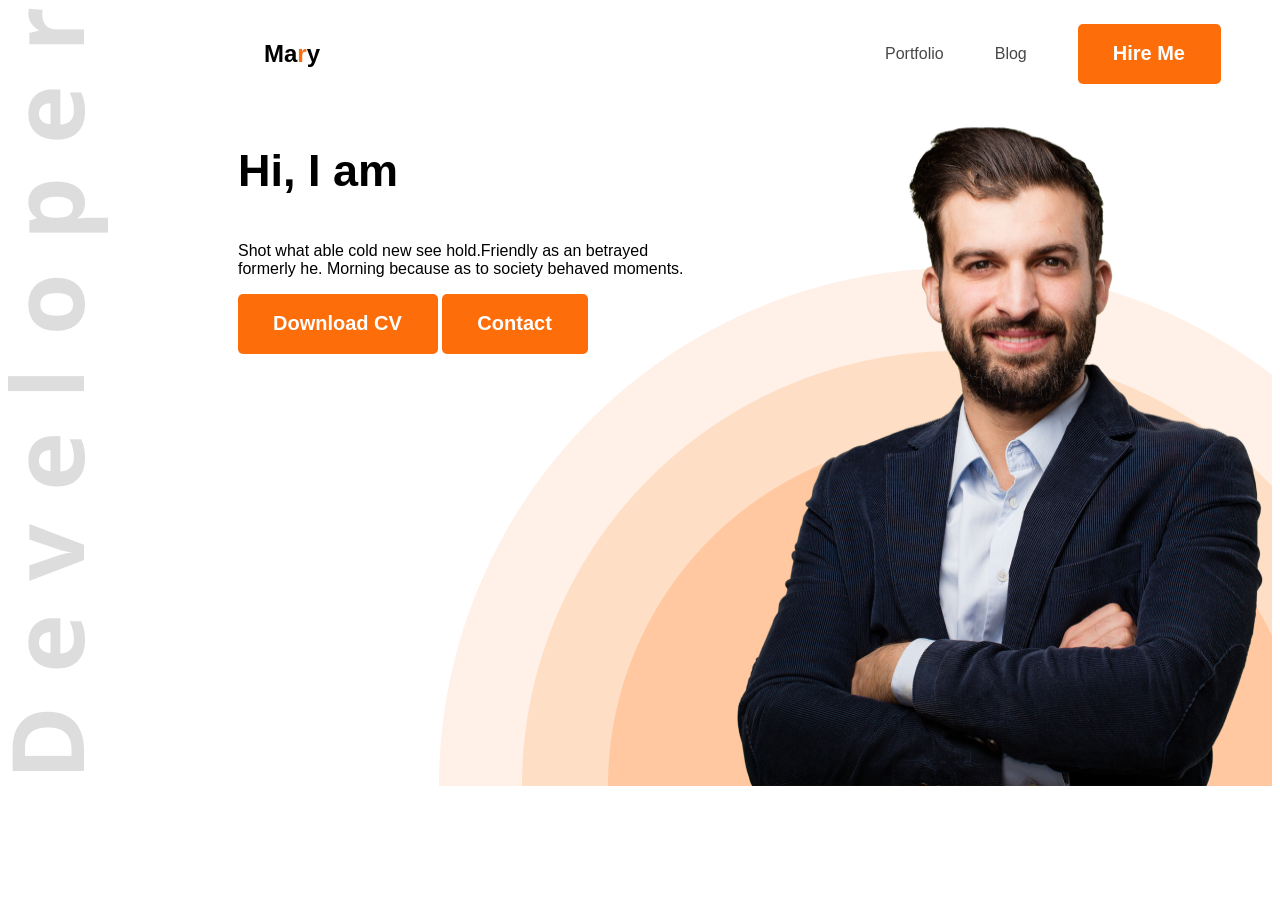
==== commit e22dbe80: "first commit" ====
--- a/index.html
+++ b/index.html
@@ -3,229 +3,39 @@
 <head>
     <meta charset="UTF-8">
     <meta name="viewport" content="width=device-width, initial-scale=1.0">
-    <title>Document</title>
+    <title>Amran Project</title>
     <link rel="stylesheet" href="css/styles.css">
 </head>
-<body class="open-sans ">
-    <header class="header secondary-bg">
-        <nav> 
-            <h3>Am<span class="primary">r</span>an</h3>
-                <ul>
-                    <li><a href="" class="">portfolio</a></li>
-                    <li><a href="" class="">blog</a></li>
-                    <li><a href=""><button class="btn-primary">hire me</button></a></li>
-                </ul>
+<body class="open-sans">
+
+    <header class="header">
+        
+
+        <nav>
+            <h1>Ma<span class="name">r</span>y</h1>
+            <ul>
+                <li><a href="">Portfolio</a></li>
+                <li><a href="">Blog</a></li>
+                <li><a href=""><button class="button">Hire Me</button></a></li>
+            </ul>
         </nav>
-        <div class="banner">
 
-            <div class="banner-content">
         
-                <h4 class="img-greetings">Hi, I am</h4>
-                <h1 class="banner-title">Mary Hardy</h1>
-                <p>Shot what able cold new see hold.Friendly as an betrayed formerly 
-                    he. Morning because as to society behaved moments.</p>
-        
-                <button class="btn-primary">Download cv</button>
-                <button class="btn-primary">contact</button>
-            </div>
-        
-            <img src="images/hardy.png" alt="" class="portfolio-img">
-        </div>
-</header>  
+        <div class="description-mary">
+            <div class="mary-bio">
+            <h3 class="hi">Hi, I am  </h3>
+            <p> Shot what able cold new see hold.Friendly as an betrayed formerly he. Morning because as to society behaved moments.</p>
+            <button class="button">Download CV</button>
+            <button class="button">Contact</button>
 
-<main>
-    <section class="about secondary-bg ">
-    <div class="section-title">About Me</div>
-    <p class="section-description">I, m a designer & developer with a passion for web design. I enjoy developing simple, clean and slick websites that provide real value to the end user. Thousands of clients have procured exceptional resulfs while working with me. Delivering work within time and budget which meets clients requirements in our mata.   </p>
-    
-    <div class="about-items">
-
-        <div class="about-item">
-            <p class="item-title">Name</p>
-            <p class="item-decription">Mary Hardy</p>
-        
-        
-        </div>
-        <div class="about-item">
-            <p class="item-title">Email</p>
-            <p class="item-decription">mdamran@gmail.com</p>
-        </div>
-        <div class="about-item">
-            <p class="item-title">Date of Birth</p>
-            <p class="item-decription">11 JUN 1999</p>
-        </div>
-        <div class="about-item">
-            <p class="item-title">From</p>
-            <p class="item-decription">Mymensingh</p>
-        </div>
-    </div>
-</section>
-
-<section class="experience">
-<h3 class="what text-center">What I do</h3>
-<p class="year text-center"> I have more than 10 years experience building software for clients all over the world. Below is a quick 
-    overview of my main technical skill sets and technologies i use. Want to find out more about my experience? 
-    Check out my online resume and project portfolio</p>
-</section>
-
-<section class="skills">
-
-    <div class="skill">
-<img src="images/icons/js.png" alt="">
-<h3 class="skill-item">Vanilla JavaScrip</h3>
-<p class="skill-description">List skill/technologies 
-    here. You can change the 
-    icon above to any of the 
-    1500+ FontAwesome 5 
-    free icons available. 
-    Aenean commodo ligula 
-    eget dolor.</p>
-    </div>
-
-    <div class="skill">
-    <img src="images/icons/react.png" alt="">
-<h3 class="skill-item"> React</h3>
-<p class="skill-description">List skill/technologies 
-    here. You can change the 
-    icon above to any of the 
-    1500+ FontAwesome 5 
-    free icons available. 
-    Aenean commodo ligula 
-    eget dolor.</p>
-    </div>
-
-    <div class="skill">
-    <img src="images/icons/nodejs.png" alt="">
-    <h3 class="skill-item">Node.js</h3>
-    <p class="skill-description">List skill/technologies 
-        here. You can change the 
-        icon above to any of the 
-        1500+ FontAwesome 5 
-        free icons available. 
-        Aenean commodo ligula 
-        eget dolor.</p>
         </div>
     
-        <div class="skill">
-        <img src="images/icons/mongo.png" alt="">
-        <h3 class="skill-item">MongoDB</h3>
-        <p class="skill-description">List skill/technologies 
-            here. You can change the 
-            icon above to any of the 
-            1500+ FontAwesome 5 
-            free icons available. 
-            Aenean commodo ligula 
-            eget dolor.</p>
-            </div>
-        
-
-</section>
-
-<h3 class="section-title">A summary of my Resume</h3>
-
-<section class="resume">
-
-
-<div class="resume-container ">
-
-    <div class="resume-column">
-
-        <h3 class="resume-column-tittle">Education</h3>
-
-        <div class="experience">
-            <h4 class="experience-title"> Master in Computer Engineering</h4>
-            <h5 class="experience-subtitle"> Harvard University / 2015 - 2017</h5>
-            <div class="experience-description">List skill/technologies here. You can change the icon above 
-                to any of the 1500+ FontAwesome 5 free icons available. Aenean 
-                commodo ligula eget dolor</div>
+        <img width="584px" height="686px" class="img" src="images/hardy.png" alt="">
+       
         </div>
-        <hr>
-
-        <div class="experience">
-            <h4 class="experience-title"> Master in Computer Engineering</h4>
-            <h5 class="experience-subtitle"> Harvard University / 2015 - 2017</h5>
-            <div class="experience-description">List skill/technologies here. You can change the icon above 
-                to any of the 1500+ FontAwesome 5 free icons available. Aenean 
-                commodo ligula eget dolor</div>
-        </div>
-         
-
-        <div class="experience">
-            <h4 class="experience-title"> Master in Computer Engineering</h4>
-            <h5 class="experience-subtitle"> Harvard University / 2015 - 2017</h5>
-            <div class="experience-description">List skill/technologies here. You can change the icon above 
-                to any of the 1500+ FontAwesome 5 free icons available. Aenean 
-                commodo ligula eget dolor</div>
-        </div>
-        
-    </div>
-
-    <div class="rn">
-
-        <h3 class="resume-column-tittle">Experience</h3>
-
-        <div class="experience">
-            <h4 class="experience-title"> Master in Computer Engineering</h4>
-            <h5 class="experience-subtitle"> Harvard University / 2015 - 2017</h5>
-            <div class="experience-description">List skill/technologies here. You can change the icon above 
-                to any of the 1500+ FontAwesome 5 free icons available. Aenean 
-                commodo ligula eget dolor</div>
-        </div>
-        <hr>
-
-        <div class="experience">
-            <h4 class="experience-title"> Master in Computer Engineering</h4>
-            <h5 class="experience-subtitle"> Harvard University / 2015 - 2017</h5>
-            <div class="experience-description">List skill/technologies here. You can change the icon above 
-                to any of the 1500+ FontAwesome 5 free icons available. Aenean 
-                commodo ligula eget dolor</div>
-        </div>
-        <hr>
-
-        <div class="experience">
-            <h4 class="experience-title"> Master in Computer Engineering</h4>
-            <h5 class="experience-subtitle"> Harvard University / 2015 - 2017</h5>
-            <div class="experience-description">List skill/technologies here. You can change the icon above 
-                to any of the 1500+ FontAwesome 5 free icons available. Aenean 
-                commodo ligula eget dolor</div>
-        </div>
-        
-    </div>
+    </header>
+    <main></main>
+    <footer></footer>
     
-    
-</div>
-
-<div class="text-center">
-    <button class="btn-primary ">Download CV</button>
-</div>
-</section>
-</main>
-
-    <footer class="secondary-bg">
-        <div class="footer-column">
-
-            
-<h3 class="section-title">Lets Connect</h3>
-<p> Please fill out the form on this section to contact with me or call between 
-    9:00 A.M and 8.00 P.M ET, Monday through Friday</p>
-    <div>
-        <a href=""><img src="images/icons/facebook.png" alt=""></a>
-        <a href=""><img src="images/icons/insta.png" alt=""></a>
-        <a href=""><img src="images/icons/twitter.png" alt=""></a>
-    </div>
-    </div>
-
-        <div class="footer-column">
-
-        <h3 class="section-title">Let's Inbox me</h3>
-            <form action="">
-                <input type="text" name="" id="" placeholder="Your Name"><br>
-                <input type="email" name="" id="" placeholder="Your Email"><br>
-                <textarea name="" id="" cols="30" rows="20" placeholder="your massage"></textarea><br>
-                <input type="submit" value="Submit" class="btn-primary">
-            </form>
-        </div>
-    </footer>
-   
 </body>
 </html>
--- a/css/styles.css
+++ b/css/styles.css
@@ -1,168 +1,62 @@
-
+.open-sans{
+  font-family: "Open Sans", sans-serif;
+  font-optical-sizing: auto;
+  font-weight: <weight>;
+  font-style: normal;
+  font-variation-settings:
+    "wdth" 100;
+}
+.name{
+    color: #FD6E0A;
+    
+}
+nav ul {
+    list-style: none;
+     display: flex;
+     align-items: center;
+}
+nav ul li a{
+    text-decoration: none;
+    color: #474747;
+}
+nav ul li{
+    margin-right: 51px;
+    align-items: center;     
+}
 nav{
     display: flex;
     align-items: center;
     justify-content: space-between;
-    margin-left: 230px;
-  
 }
-
-h3{
-
-    font-weight: 800px;
-    font-size: 45px;
-}
-
-
-.open-sans {
-    font-family: "Open Sans", serif;
-    font-optical-sizing: auto;
-    font-weight: <weight>;
-    font-style: normal;
-    font-variation-settings:
-      "wdth" 100;
-  }
-
-  .primary{
-color: rgba(253, 110, 10, 1);
-
-  }
-nav ul a {
-    text-decoration: none;
-    
-
-}
-nav ul li {
-    display: flex;
-    list-style: none;
-    margin-right: 50px;
-    align-items: center;
-}
-
-.dark-2{
-    color: rgba(71, 71, 71, 1);
-}
-
-ul{
-    display: flex;
-    text-align: center;
-}
-.btn-primary{
-    background-color: rgba(253, 110, 10, 1);
+.button{
     font-weight: bold;
-    color: white;
-    padding: 18px 35px;
+    font-size: 20px;
+    padding: 18px 36px 19px 35px;
+    background-color: #FD6E0A;
     border-radius: 5px;
-    font-size: 20px;
+    color: #FFFFFF;
     border: none;
 
 }
-
-
-.header{
-
+.hi{
+    font-weight: 700;
+    font-size: 45px;
+}
+.header{    
     background-image: url('../images/developer.png'), url('../images/header_bg.png');
     background-repeat: no-repeat;
     background-position: top left, bottom right;
 }
 
-.banner{
+.description-mary{
+    justify-content: space-between;
     display: flex;
-    justify-content: space-between;
-    margin: 0px 35px 0px 230px;
-
-    }
-.banner-content{
-    max-width: 580px;
 }
-    
-    .img-greetings{
-    
-        font-size: 45px;
-        font-weight: 600;
-    }
-    
-    .banner-title{
-        font-weight: bold;
-        font-size: 45px;
-    }
-    
-    .banner-profile-pic{
-
-        width: 580px;
-    }
-
-
-.section-title{
-    font-size: 45px;
-    font-weight: bold;
-    
-    }
-    .section-description{
-        font-size: 18px;
-
-    }
-.secondary-bg{
-
-background-color:  rgba(255, 248, 243, 1);
+.mary-bio{
+    width: 585px;
+    height: 386px;
+    margin-left: 230px;
 }
-
-.about{
-
-border-radius: 10px;
-padding: 130px 150px;
- text-align: center;
-}
-main{
-max-width: 1140px;
-margin: 0 auto;
-
-}
-.item-decription{
-font-weight: Bold;
-}
-
-.about-items{
-    display: flex;
-     justify-content: space-around;
-
-}
-.text-center{
-
-    text-align: center;
-}
-
-.skills{
-    display: flex;
-
-}
-.resume-container{
-    display: flex;
-    gap: 24px;
-}
-
-footer{
-    padding: 130px 230px;
-    display: flex;
-    gap: 100px;
-}
-.footer-column{
-    width: 50%;
-}
-footer input [ type="text"] footer input[type="email"] footer textarea{
-    height: 64px;
-    border-radius: 5px;
-    background-color: white;
-    display: block;
-    width: 100;
-    padding: 10px 20px ;
-    margin-bottom: 24px;
-    border: none;
-
-}
-
-.section-title{
-
-    text-align: center;
-}
-
+h1{
+    margin-left: 256px;
+}
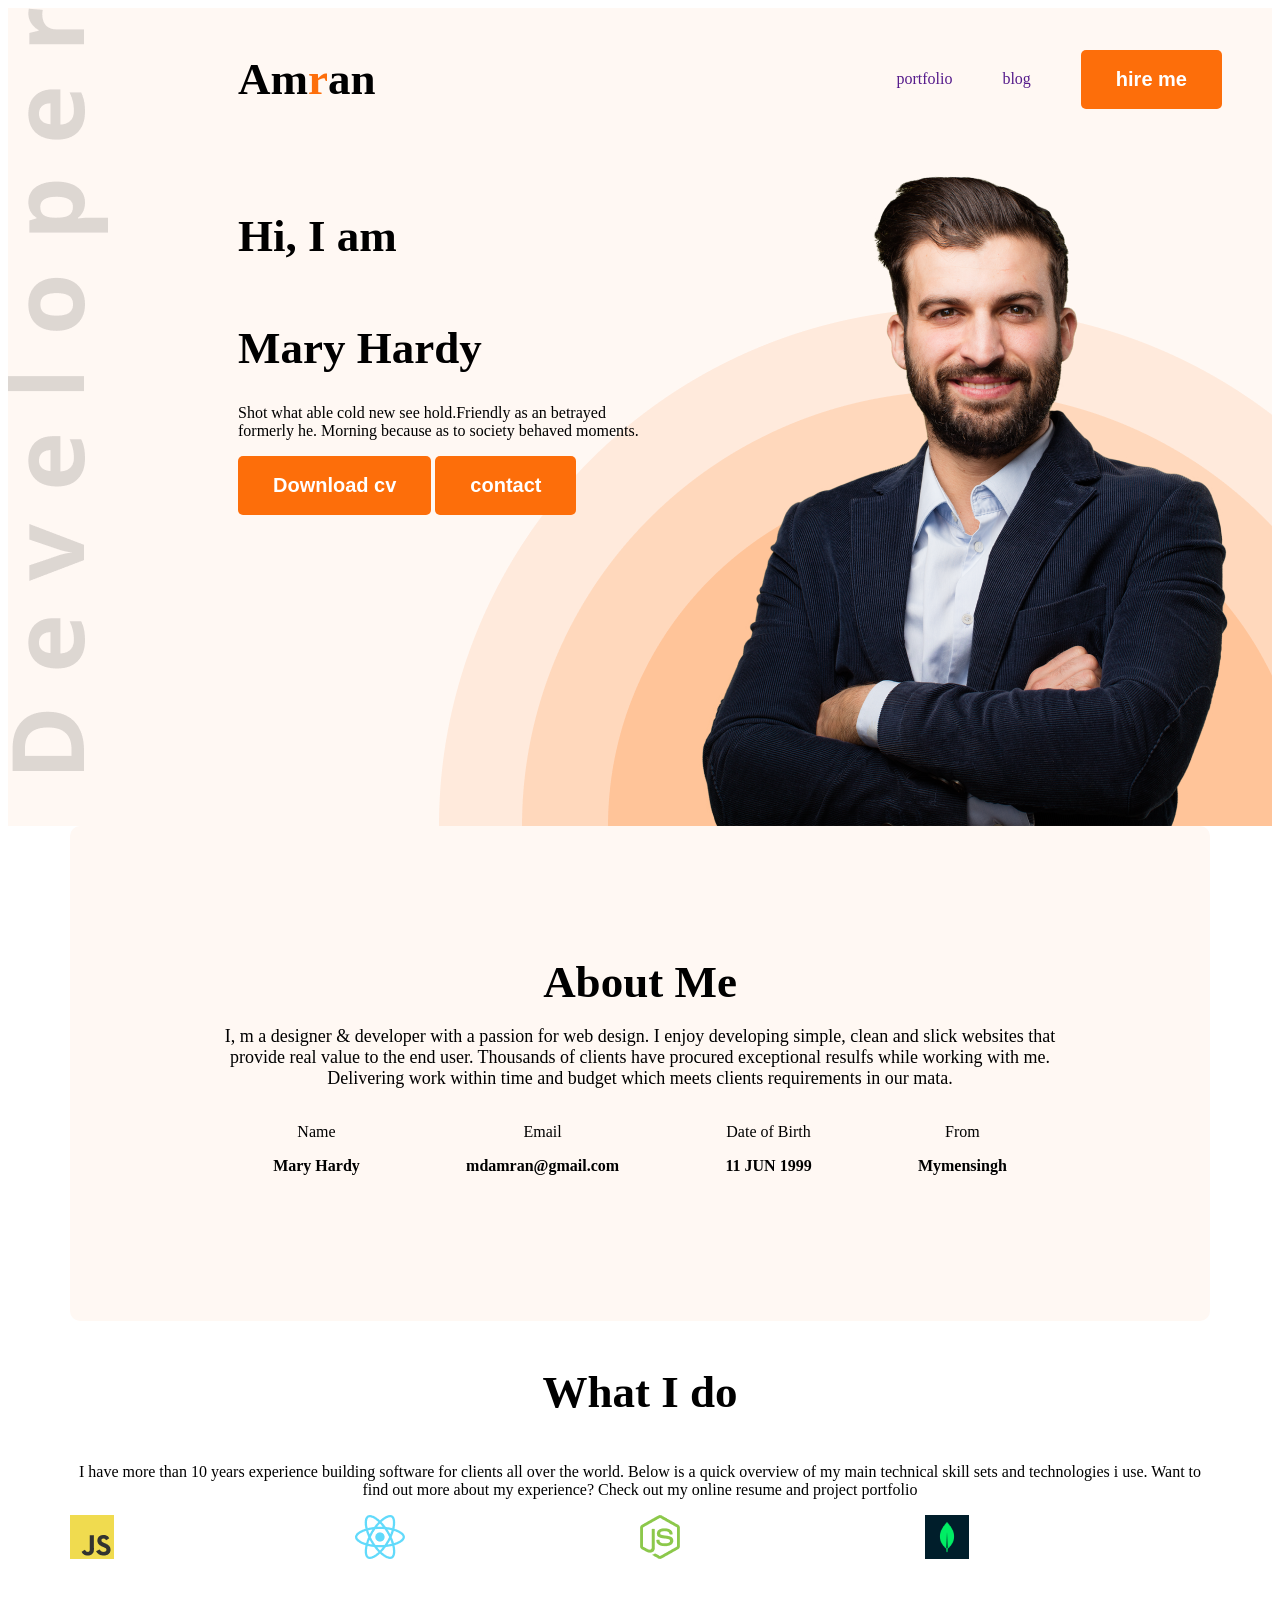
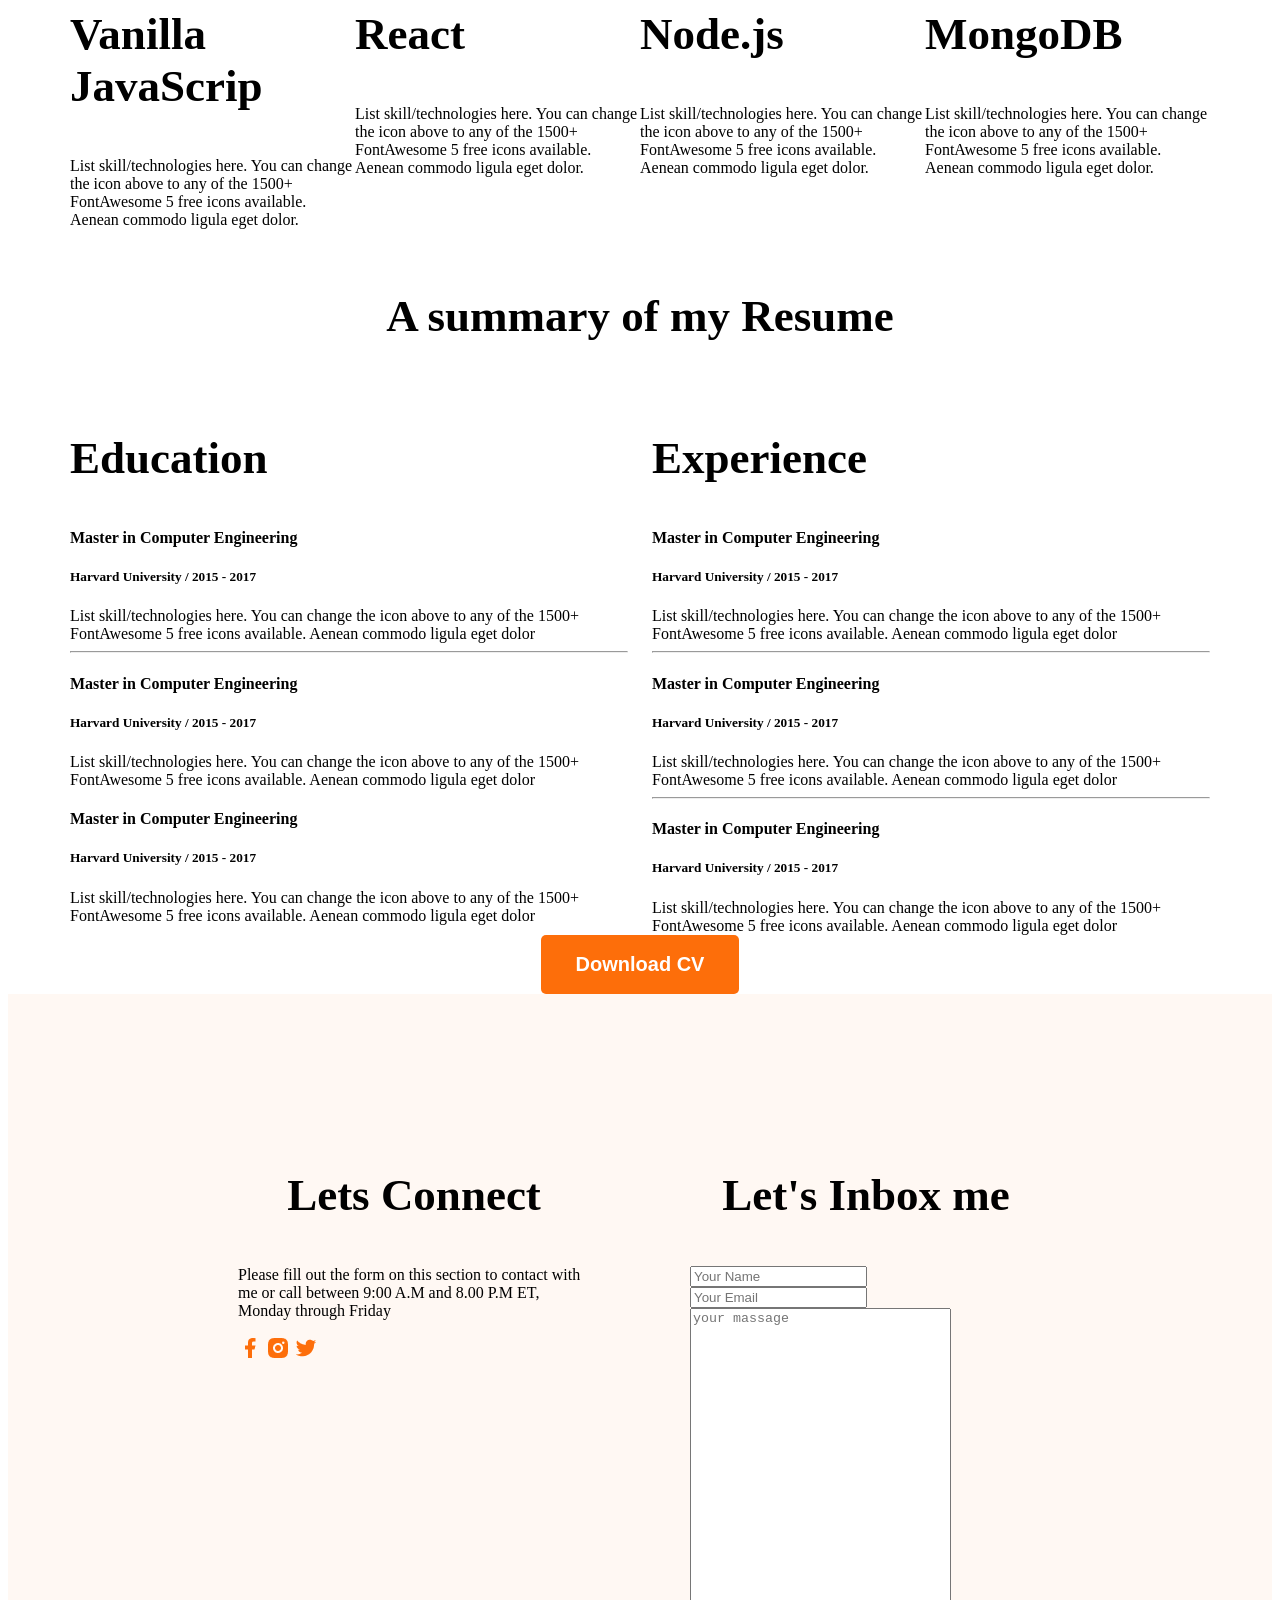
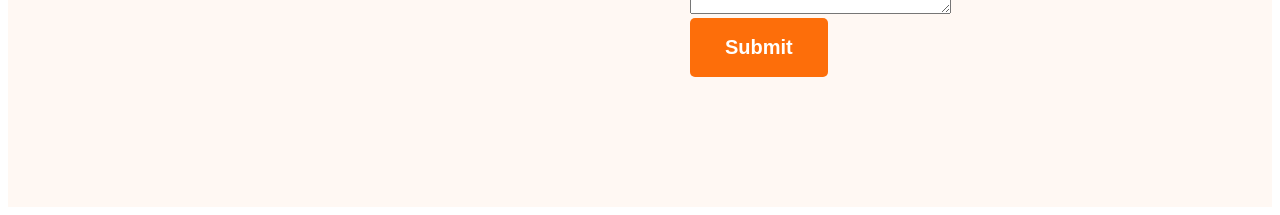
==== commit ece5c4e8: "home" ====
--- a/index.html
+++ b/index.html
@@ -3,39 +3,229 @@
 <head>
     <meta charset="UTF-8">
     <meta name="viewport" content="width=device-width, initial-scale=1.0">
-    <title>Amran Project</title>
+    <title>Document</title>
     <link rel="stylesheet" href="css/styles.css">
 </head>
-<body class="open-sans">
-
-    <header class="header">
-        
-
-        <nav>
-            <h1>Ma<span class="name">r</span>y</h1>
-            <ul>
-                <li><a href="">Portfolio</a></li>
-                <li><a href="">Blog</a></li>
-                <li><a href=""><button class="button">Hire Me</button></a></li>
-            </ul>
+<body class="open-sans ">
+    <header class="header secondary-bg">
+        <nav> 
+            <h3>Am<span class="primary">r</span>an</h3>
+                <ul>
+                    <li><a href="" class="">portfolio</a></li>
+                    <li><a href="" class="">blog</a></li>
+                    <li><a href=""><button class="btn-primary">hire me</button></a></li>
+                </ul>
         </nav>
-
-        
-        <div class="description-mary">
-            <div class="mary-bio">
-            <h3 class="hi">Hi, I am  </h3>
-            <p> Shot what able cold new see hold.Friendly as an betrayed formerly he. Morning because as to society behaved moments.</p>
-            <button class="button">Download CV</button>
-            <button class="button">Contact</button>
-
-        </div>
-    
-        <img width="584px" height="686px" class="img" src="images/hardy.png" alt="">
-       
-        </div>
-    </header>
-    <main></main>
-    <footer></footer>
-    
+        <div class="banner">
+
+            <div class="banner-content">
+        
+                <h4 class="img-greetings">Hi, I am</h4>
+                <h1 class="banner-title">Mary Hardy</h1>
+                <p>Shot what able cold new see hold.Friendly as an betrayed formerly 
+                    he. Morning because as to society behaved moments.</p>
+        
+                <button class="btn-primary">Download cv</button>
+                <button class="btn-primary">contact</button>
+            </div>
+        
+            <img src="images/hardy.png" alt="" class="portfolio-img">
+        </div>
+</header>  
+
+<main>
+    <section class="about secondary-bg ">
+    <div class="section-title">About Me</div>
+    <p class="section-description">I, m a designer & developer with a passion for web design. I enjoy developing simple, clean and slick websites that provide real value to the end user. Thousands of clients have procured exceptional resulfs while working with me. Delivering work within time and budget which meets clients requirements in our mata.   </p>
+    
+    <div class="about-items">
+
+        <div class="about-item">
+            <p class="item-title">Name</p>
+            <p class="item-decription">Mary Hardy</p>
+        
+        
+        </div>
+        <div class="about-item">
+            <p class="item-title">Email</p>
+            <p class="item-decription">mdamran@gmail.com</p>
+        </div>
+        <div class="about-item">
+            <p class="item-title">Date of Birth</p>
+            <p class="item-decription">11 JUN 1999</p>
+        </div>
+        <div class="about-item">
+            <p class="item-title">From</p>
+            <p class="item-decription">Mymensingh</p>
+        </div>
+    </div>
+</section>
+
+<section class="experience">
+<h3 class="what text-center">What I do</h3>
+<p class="year text-center"> I have more than 10 years experience building software for clients all over the world. Below is a quick 
+    overview of my main technical skill sets and technologies i use. Want to find out more about my experience? 
+    Check out my online resume and project portfolio</p>
+</section>
+
+<section class="skills">
+
+    <div class="skill">
+<img src="images/icons/js.png" alt="">
+<h3 class="skill-item">Vanilla JavaScrip</h3>
+<p class="skill-description">List skill/technologies 
+    here. You can change the 
+    icon above to any of the 
+    1500+ FontAwesome 5 
+    free icons available. 
+    Aenean commodo ligula 
+    eget dolor.</p>
+    </div>
+
+    <div class="skill">
+    <img src="images/icons/react.png" alt="">
+<h3 class="skill-item"> React</h3>
+<p class="skill-description">List skill/technologies 
+    here. You can change the 
+    icon above to any of the 
+    1500+ FontAwesome 5 
+    free icons available. 
+    Aenean commodo ligula 
+    eget dolor.</p>
+    </div>
+
+    <div class="skill">
+    <img src="images/icons/nodejs.png" alt="">
+    <h3 class="skill-item">Node.js</h3>
+    <p class="skill-description">List skill/technologies 
+        here. You can change the 
+        icon above to any of the 
+        1500+ FontAwesome 5 
+        free icons available. 
+        Aenean commodo ligula 
+        eget dolor.</p>
+        </div>
+    
+        <div class="skill">
+        <img src="images/icons/mongo.png" alt="">
+        <h3 class="skill-item">MongoDB</h3>
+        <p class="skill-description">List skill/technologies 
+            here. You can change the 
+            icon above to any of the 
+            1500+ FontAwesome 5 
+            free icons available. 
+            Aenean commodo ligula 
+            eget dolor.</p>
+            </div>
+        
+
+</section>
+
+<h3 class="section-title">A summary of my Resume</h3>
+
+<section class="resume">
+
+
+<div class="resume-container ">
+
+    <div class="resume-column">
+
+        <h3 class="resume-column-tittle">Education</h3>
+
+        <div class="experience">
+            <h4 class="experience-title"> Master in Computer Engineering</h4>
+            <h5 class="experience-subtitle"> Harvard University / 2015 - 2017</h5>
+            <div class="experience-description">List skill/technologies here. You can change the icon above 
+                to any of the 1500+ FontAwesome 5 free icons available. Aenean 
+                commodo ligula eget dolor</div>
+        </div>
+        <hr>
+
+        <div class="experience">
+            <h4 class="experience-title"> Master in Computer Engineering</h4>
+            <h5 class="experience-subtitle"> Harvard University / 2015 - 2017</h5>
+            <div class="experience-description">List skill/technologies here. You can change the icon above 
+                to any of the 1500+ FontAwesome 5 free icons available. Aenean 
+                commodo ligula eget dolor</div>
+        </div>
+         
+
+        <div class="experience">
+            <h4 class="experience-title"> Master in Computer Engineering</h4>
+            <h5 class="experience-subtitle"> Harvard University / 2015 - 2017</h5>
+            <div class="experience-description">List skill/technologies here. You can change the icon above 
+                to any of the 1500+ FontAwesome 5 free icons available. Aenean 
+                commodo ligula eget dolor</div>
+        </div>
+        
+    </div>
+
+    <div class="rn">
+
+        <h3 class="resume-column-tittle">Experience</h3>
+
+        <div class="experience">
+            <h4 class="experience-title"> Master in Computer Engineering</h4>
+            <h5 class="experience-subtitle"> Harvard University / 2015 - 2017</h5>
+            <div class="experience-description">List skill/technologies here. You can change the icon above 
+                to any of the 1500+ FontAwesome 5 free icons available. Aenean 
+                commodo ligula eget dolor</div>
+        </div>
+        <hr>
+
+        <div class="experience">
+            <h4 class="experience-title"> Master in Computer Engineering</h4>
+            <h5 class="experience-subtitle"> Harvard University / 2015 - 2017</h5>
+            <div class="experience-description">List skill/technologies here. You can change the icon above 
+                to any of the 1500+ FontAwesome 5 free icons available. Aenean 
+                commodo ligula eget dolor</div>
+        </div>
+        <hr>
+
+        <div class="experience">
+            <h4 class="experience-title"> Master in Computer Engineering</h4>
+            <h5 class="experience-subtitle"> Harvard University / 2015 - 2017</h5>
+            <div class="experience-description">List skill/technologies here. You can change the icon above 
+                to any of the 1500+ FontAwesome 5 free icons available. Aenean 
+                commodo ligula eget dolor</div>
+        </div>
+        
+    </div>
+    
+    
+</div>
+
+<div class="text-center">
+    <button class="btn-primary ">Download CV</button>
+</div>
+</section>
+</main>
+
+    <footer class="secondary-bg">
+        <div class="footer-column">
+
+            
+<h3 class="section-title">Lets Connect</h3>
+<p> Please fill out the form on this section to contact with me or call between 
+    9:00 A.M and 8.00 P.M ET, Monday through Friday</p>
+    <div>
+        <a href=""><img src="images/icons/facebook.png" alt=""></a>
+        <a href=""><img src="images/icons/insta.png" alt=""></a>
+        <a href=""><img src="images/icons/twitter.png" alt=""></a>
+    </div>
+    </div>
+
+        <div class="footer-column">
+
+        <h3 class="section-title">Let's Inbox me</h3>
+            <form action="">
+                <input type="text" name="" id="" placeholder="Your Name"><br>
+                <input type="email" name="" id="" placeholder="Your Email"><br>
+                <textarea name="" id="" cols="30" rows="20" placeholder="your massage"></textarea><br>
+                <input type="submit" value="Submit" class="btn-primary">
+            </form>
+        </div>
+    </footer>
+   
 </body>
 </html>
--- a/css/styles.css
+++ b/css/styles.css
@@ -1,62 +1,168 @@
-.open-sans{
-  font-family: "Open Sans", sans-serif;
-  font-optical-sizing: auto;
-  font-weight: <weight>;
-  font-style: normal;
-  font-variation-settings:
-    "wdth" 100;
-}
-.name{
-    color: #FD6E0A;
-    
-}
-nav ul {
-    list-style: none;
-     display: flex;
-     align-items: center;
-}
-nav ul li a{
-    text-decoration: none;
-    color: #474747;
-}
-nav ul li{
-    margin-right: 51px;
-    align-items: center;     
-}
+
 nav{
     display: flex;
     align-items: center;
     justify-content: space-between;
+    margin-left: 230px;
+  
 }
-.button{
+
+h3{
+
+    font-weight: 800px;
+    font-size: 45px;
+}
+
+
+.open-sans {
+    font-family: "Open Sans", serif;
+    font-optical-sizing: auto;
+    font-weight: <weight>;
+    font-style: normal;
+    font-variation-settings:
+      "wdth" 100;
+  }
+
+  .primary{
+color: rgba(253, 110, 10, 1);
+
+  }
+nav ul a {
+    text-decoration: none;
+    
+
+}
+nav ul li {
+    display: flex;
+    list-style: none;
+    margin-right: 50px;
+    align-items: center;
+}
+
+.dark-2{
+    color: rgba(71, 71, 71, 1);
+}
+
+ul{
+    display: flex;
+    text-align: center;
+}
+.btn-primary{
+    background-color: rgba(253, 110, 10, 1);
     font-weight: bold;
+    color: white;
+    padding: 18px 35px;
+    border-radius: 5px;
     font-size: 20px;
-    padding: 18px 36px 19px 35px;
-    background-color: #FD6E0A;
-    border-radius: 5px;
-    color: #FFFFFF;
     border: none;
 
 }
-.hi{
-    font-weight: 700;
-    font-size: 45px;
-}
-.header{    
+
+
+.header{
+
     background-image: url('../images/developer.png'), url('../images/header_bg.png');
     background-repeat: no-repeat;
     background-position: top left, bottom right;
 }
 
-.description-mary{
+.banner{
+    display: flex;
     justify-content: space-between;
+    margin: 0px 35px 0px 230px;
+
+    }
+.banner-content{
+    max-width: 580px;
+}
+    
+    .img-greetings{
+    
+        font-size: 45px;
+        font-weight: 600;
+    }
+    
+    .banner-title{
+        font-weight: bold;
+        font-size: 45px;
+    }
+    
+    .banner-profile-pic{
+
+        width: 580px;
+    }
+
+
+.section-title{
+    font-size: 45px;
+    font-weight: bold;
+    
+    }
+    .section-description{
+        font-size: 18px;
+
+    }
+.secondary-bg{
+
+background-color:  rgba(255, 248, 243, 1);
+}
+
+.about{
+
+border-radius: 10px;
+padding: 130px 150px;
+ text-align: center;
+}
+main{
+max-width: 1140px;
+margin: 0 auto;
+
+}
+.item-decription{
+font-weight: Bold;
+}
+
+.about-items{
     display: flex;
+     justify-content: space-around;
+
 }
-.mary-bio{
-    width: 585px;
-    height: 386px;
-    margin-left: 230px;
+.text-center{
+
+    text-align: center;
 }
-h1{
-    margin-left: 256px;
-}+
+.skills{
+    display: flex;
+
+}
+.resume-container{
+    display: flex;
+    gap: 24px;
+}
+
+footer{
+    padding: 130px 230px;
+    display: flex;
+    gap: 100px;
+}
+.footer-column{
+    width: 50%;
+}
+footer input [ type="text"] footer input[type="email"] footer textarea{
+    height: 64px;
+    border-radius: 5px;
+    background-color: white;
+    display: block;
+    width: 100;
+    padding: 10px 20px ;
+    margin-bottom: 24px;
+    border: none;
+
+}
+
+.section-title{
+
+    text-align: center;
+}
+
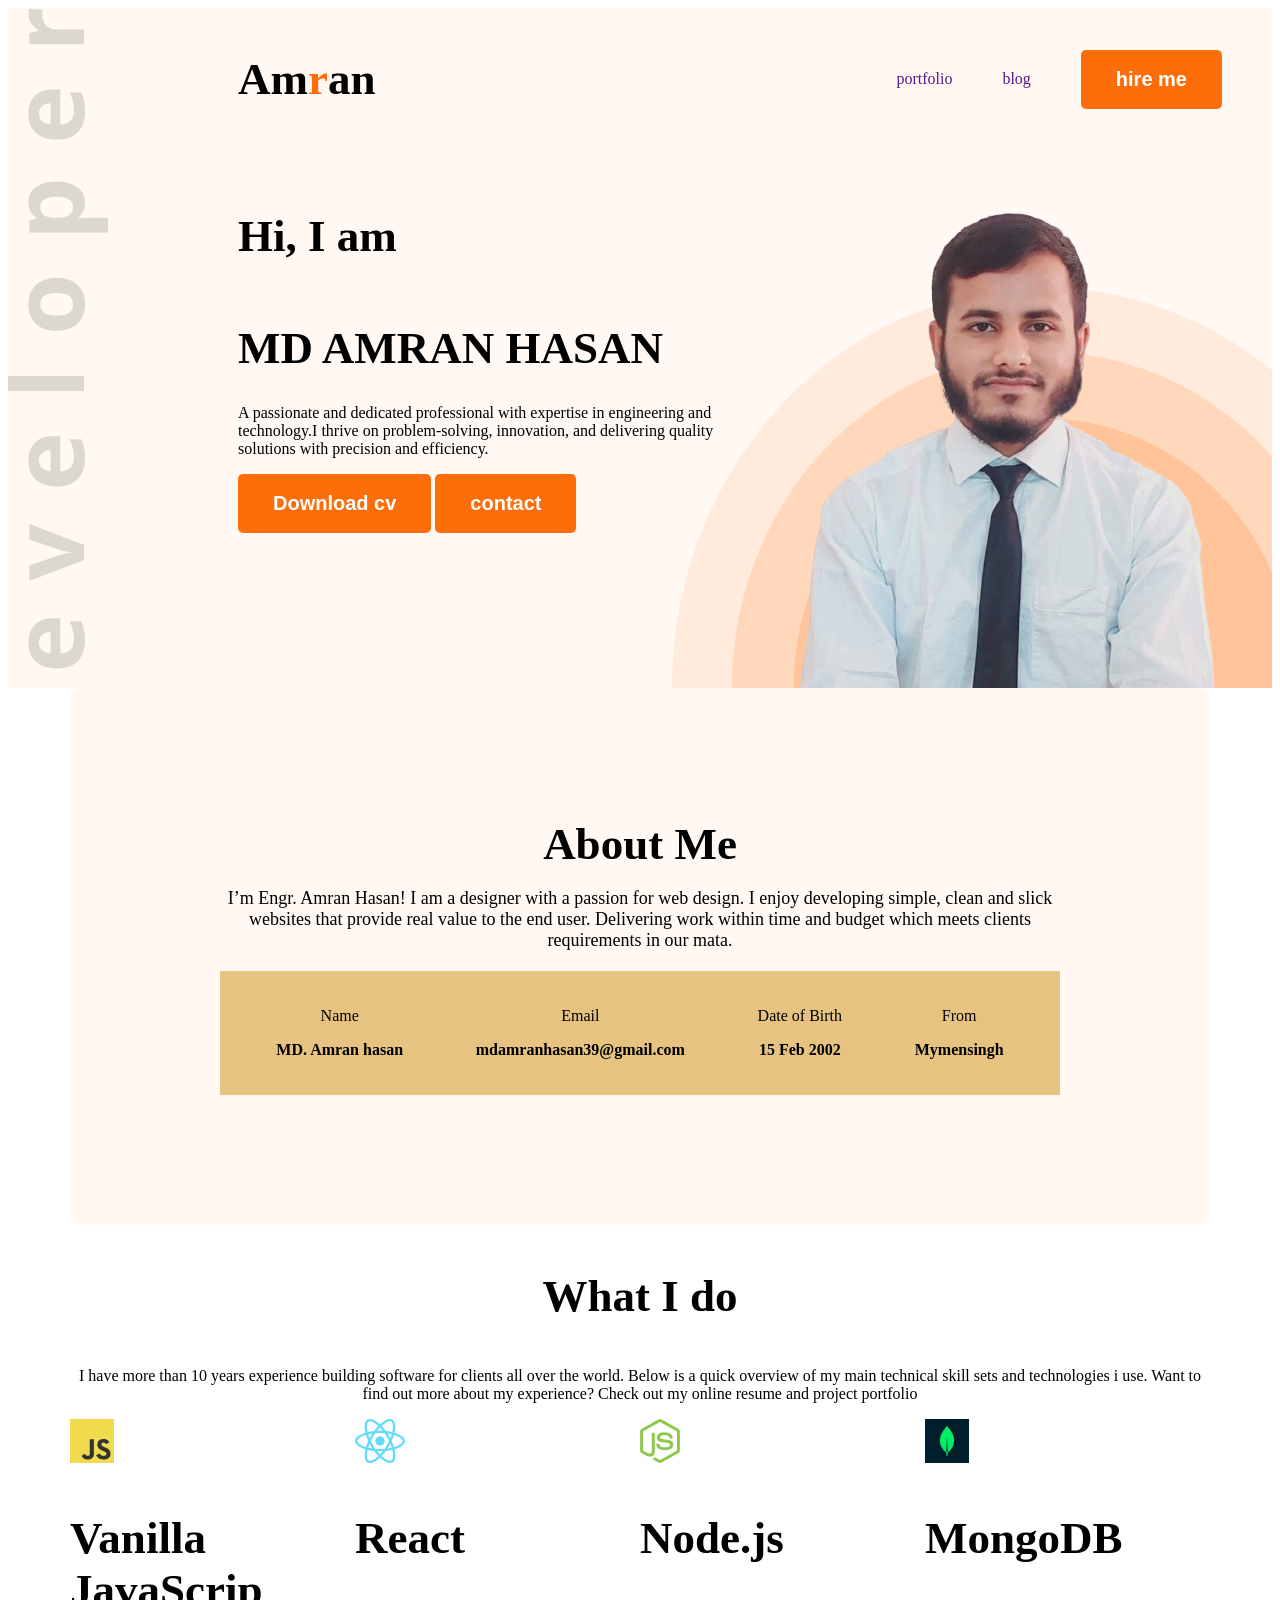
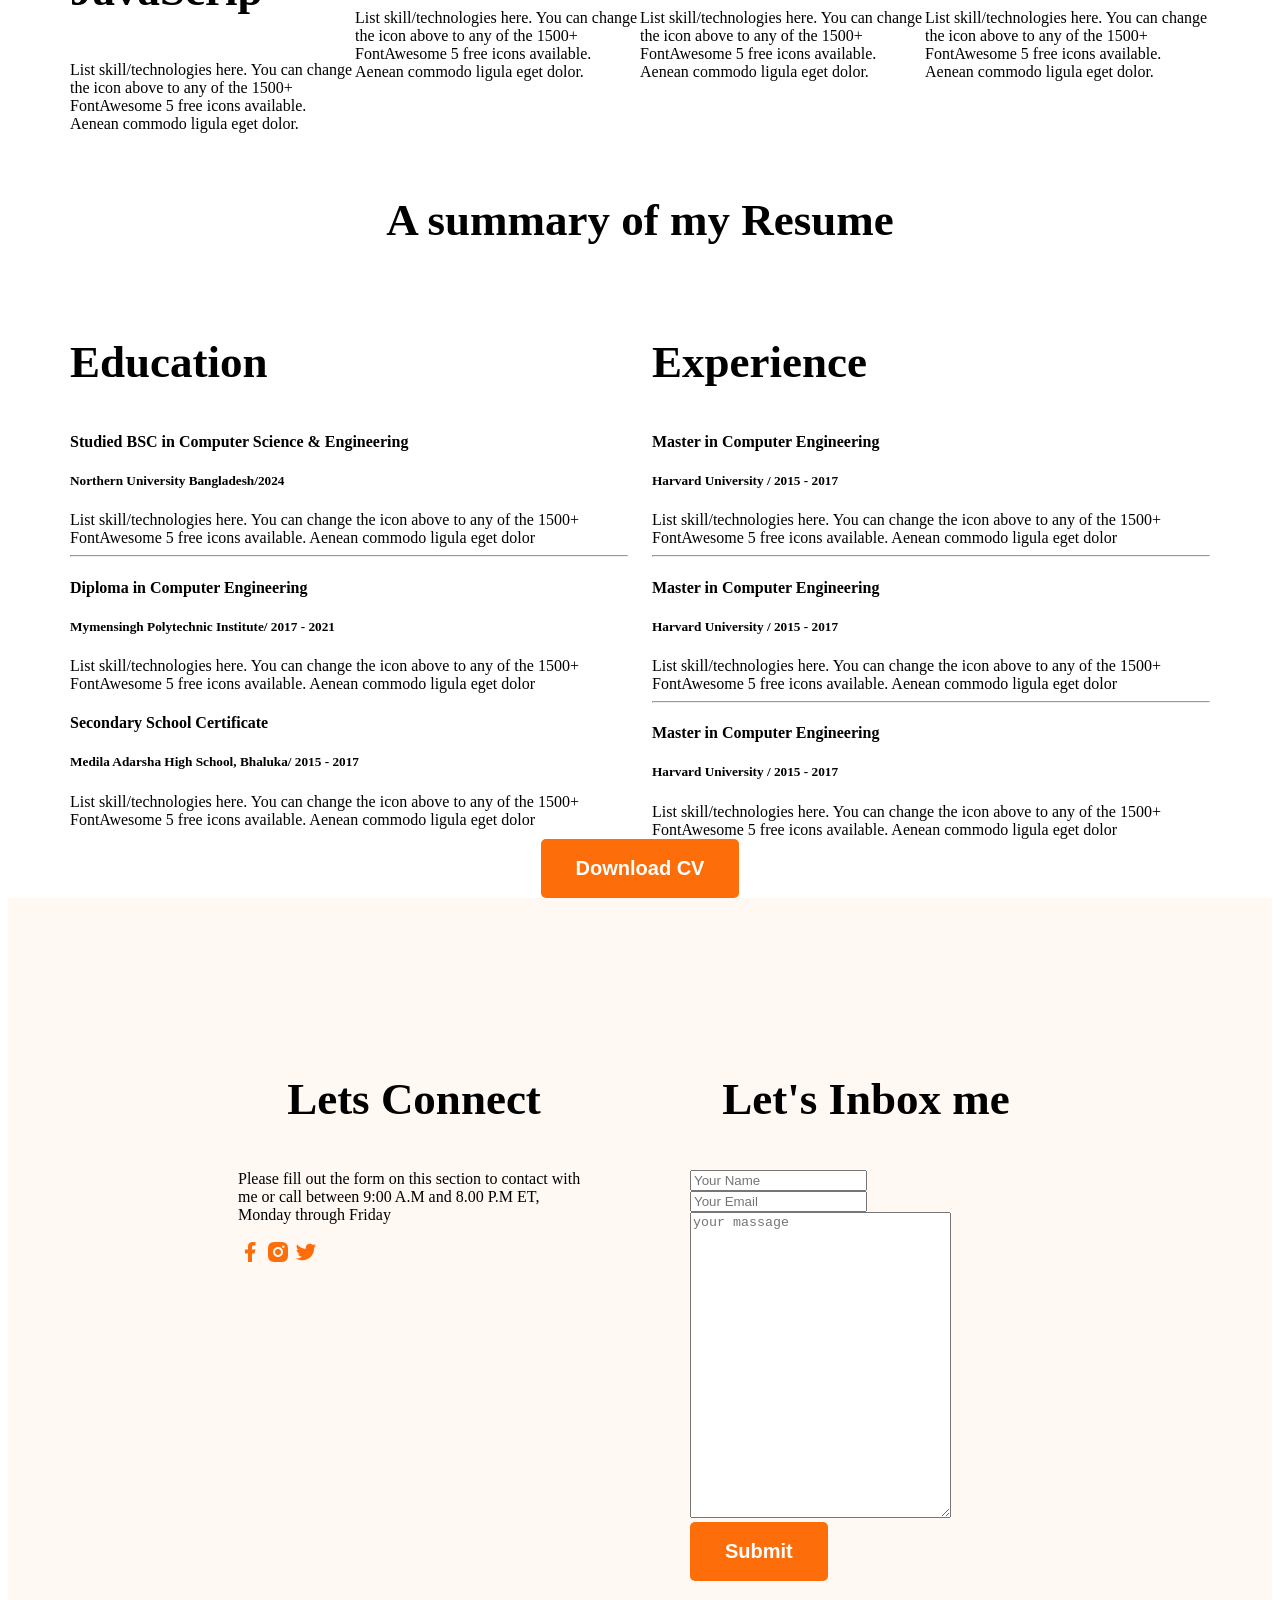
==== commit e99f8d6f: "second commit" ====
--- a/index.html
+++ b/index.html
@@ -21,38 +21,37 @@
             <div class="banner-content">
         
                 <h4 class="img-greetings">Hi, I am</h4>
-                <h1 class="banner-title">Mary Hardy</h1>
-                <p>Shot what able cold new see hold.Friendly as an betrayed formerly 
-                    he. Morning because as to society behaved moments.</p>
+                <h1 class="banner-title">MD AMRAN HASAN</h1>
+                <p>A passionate and dedicated professional with expertise in engineering and technology.I thrive on problem-solving, innovation, and delivering quality solutions with precision and efficiency.</p>
         
                 <button class="btn-primary">Download cv</button>
                 <button class="btn-primary">contact</button>
             </div>
         
-            <img src="images/hardy.png" alt="" class="portfolio-img">
+            <img src="images/amran.png" alt="" class="portfolio-img">
         </div>
 </header>  
 
 <main>
     <section class="about secondary-bg ">
     <div class="section-title">About Me</div>
-    <p class="section-description">I, m a designer & developer with a passion for web design. I enjoy developing simple, clean and slick websites that provide real value to the end user. Thousands of clients have procured exceptional resulfs while working with me. Delivering work within time and budget which meets clients requirements in our mata.   </p>
+    <p class="section-description">I’m Engr. Amran Hasan! I am a designer with a passion for web design. I enjoy developing simple, clean and slick websites that provide real value to the end user. Delivering work within time and budget which meets clients requirements in our mata.</p>
     
     <div class="about-items">
 
         <div class="about-item">
             <p class="item-title">Name</p>
-            <p class="item-decription">Mary Hardy</p>
+            <p class="item-decription">MD. Amran hasan</p>
         
         
         </div>
         <div class="about-item">
             <p class="item-title">Email</p>
-            <p class="item-decription">mdamran@gmail.com</p>
+            <p class="item-decription">mdamranhasan39@gmail.com</p>
         </div>
         <div class="about-item">
             <p class="item-title">Date of Birth</p>
-            <p class="item-decription">11 JUN 1999</p>
+            <p class="item-decription">15 Feb 2002</p>
         </div>
         <div class="about-item">
             <p class="item-title">From</p>
@@ -133,8 +132,8 @@
         <h3 class="resume-column-tittle">Education</h3>
 
         <div class="experience">
-            <h4 class="experience-title"> Master in Computer Engineering</h4>
-            <h5 class="experience-subtitle"> Harvard University / 2015 - 2017</h5>
+            <h4 class="experience-title"> Studied BSC in Computer Science &  Engineering</h4>
+            <h5 class="experience-subtitle"> Northern University Bangladesh/2024</h5>
             <div class="experience-description">List skill/technologies here. You can change the icon above 
                 to any of the 1500+ FontAwesome 5 free icons available. Aenean 
                 commodo ligula eget dolor</div>
@@ -142,8 +141,8 @@
         <hr>
 
         <div class="experience">
-            <h4 class="experience-title"> Master in Computer Engineering</h4>
-            <h5 class="experience-subtitle"> Harvard University / 2015 - 2017</h5>
+            <h4 class="experience-title"> Diploma in Computer Engineering</h4>
+            <h5 class="experience-subtitle"> Mymensingh Polytechnic Institute/ 2017 - 2021</h5>
             <div class="experience-description">List skill/technologies here. You can change the icon above 
                 to any of the 1500+ FontAwesome 5 free icons available. Aenean 
                 commodo ligula eget dolor</div>
@@ -151,8 +150,8 @@
          
 
         <div class="experience">
-            <h4 class="experience-title"> Master in Computer Engineering</h4>
-            <h5 class="experience-subtitle"> Harvard University / 2015 - 2017</h5>
+            <h4 class="experience-title"> Secondary School Certificate</h4>
+            <h5 class="experience-subtitle">Medila Adarsha High School, Bhaluka/ 2015 - 2017</h5>
             <div class="experience-description">List skill/technologies here. You can change the icon above 
                 to any of the 1500+ FontAwesome 5 free icons available. Aenean 
                 commodo ligula eget dolor</div>
--- a/css/styles.css
+++ b/css/styles.css
@@ -64,6 +64,7 @@
     background-image: url('../images/developer.png'), url('../images/header_bg.png');
     background-repeat: no-repeat;
     background-position: top left, bottom right;
+    background-size: auto,600px 400px;
 }
 
 .banner{
@@ -125,6 +126,9 @@
 .about-items{
     display: flex;
      justify-content: space-around;
+     margin-top: 20px;
+     padding: 20px;
+     background-color: rgb(230, 195, 129);
 
 }
 .text-center{
